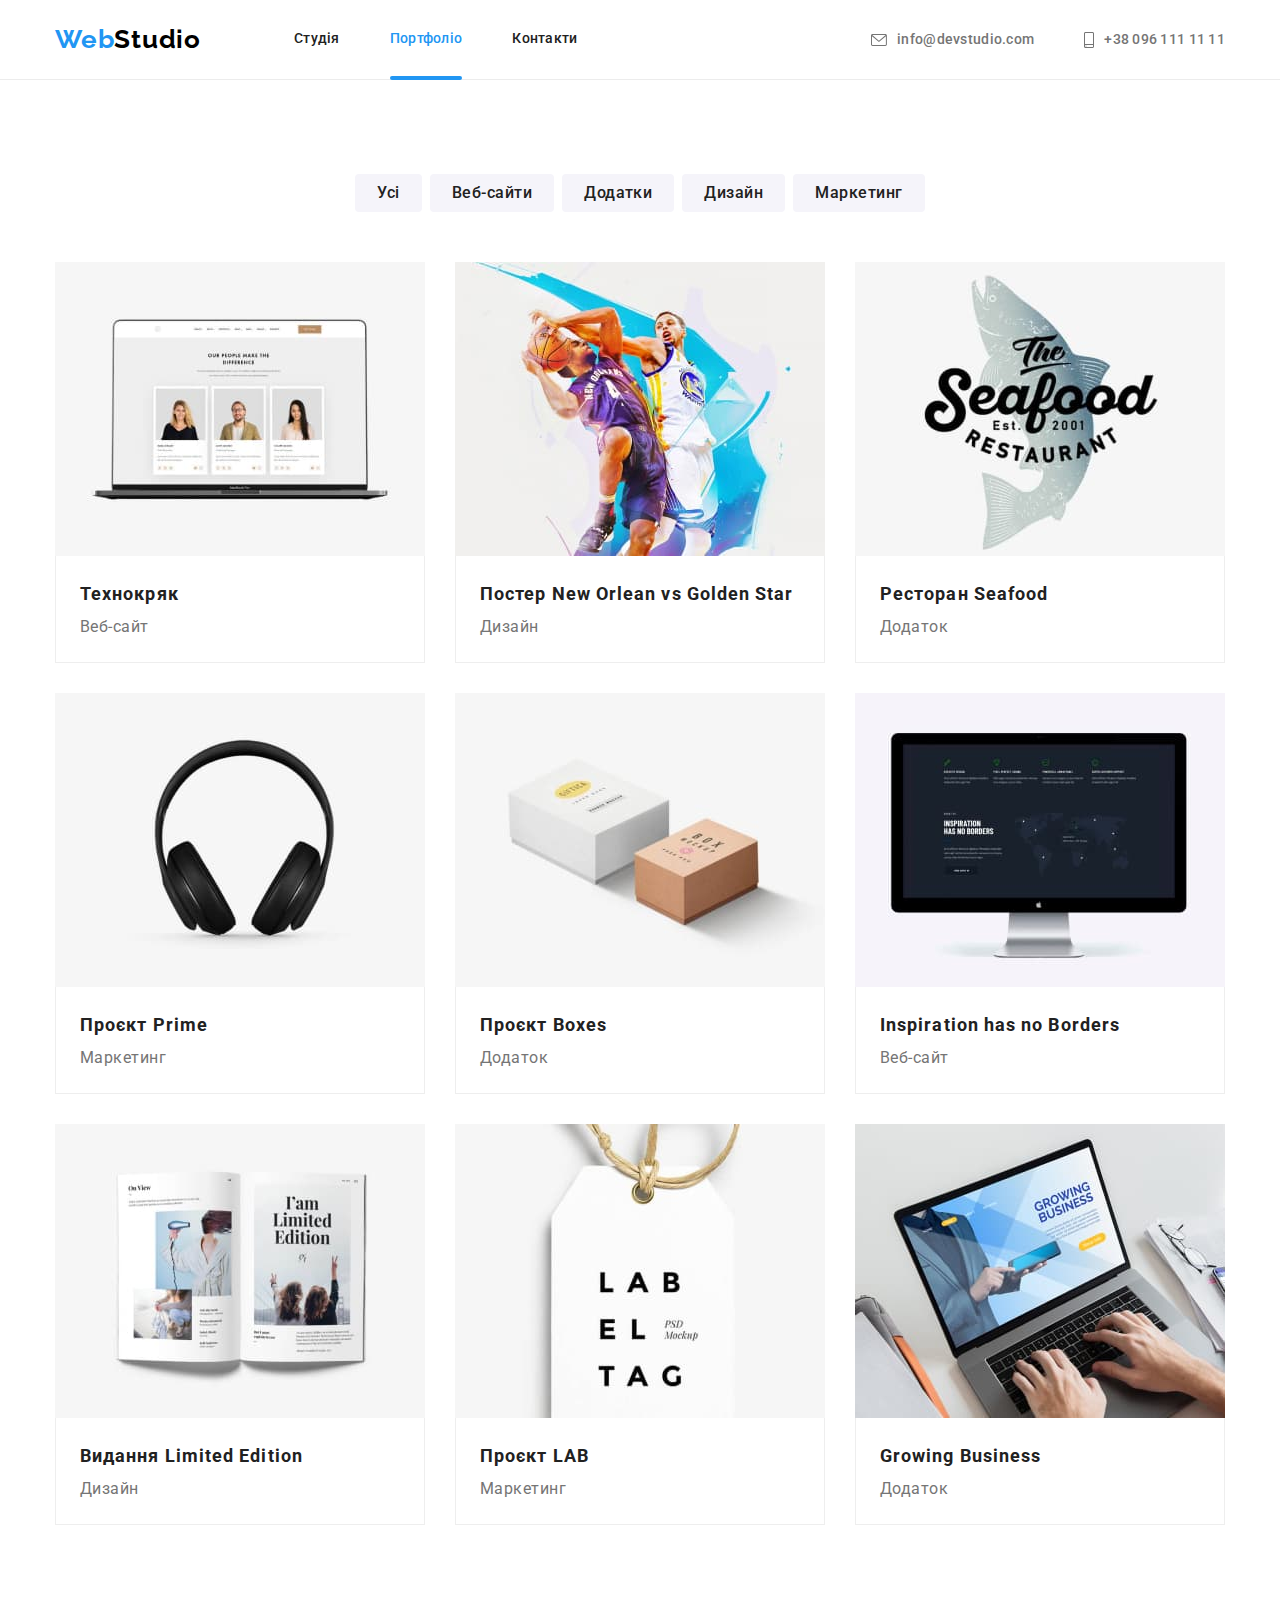
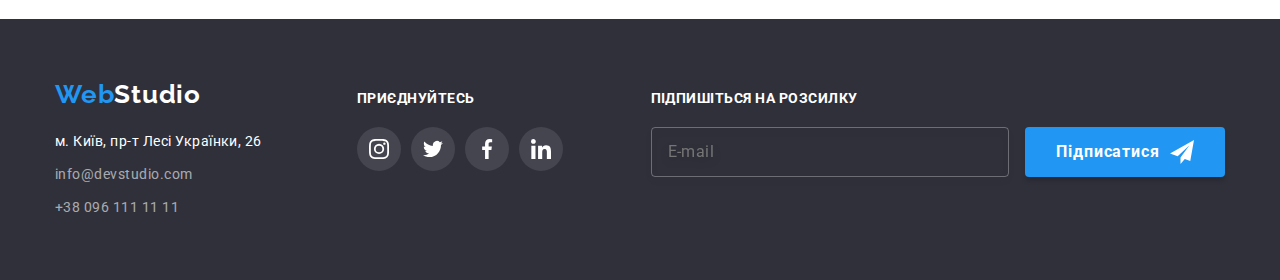
==== portfolio.html @ a0c2c5a0 "Initial commit" ====
<!DOCTYPE html>
<html lang="uk">
  <head>
    <meta charset="UTF-8" />
    <meta http-equiv="X-UA-Compatible" content="IE=edge" />
    <meta name="viewport" content="width=, initial-scale=1.0" />
    <title>&#13277;Вебстудія</title>

    <link rel="preconnect" href="https://fonts.googleapis.com" />
    <link rel="preconnect" href="https://fonts.gstatic.com" crossorigin />
    <link
      href="https://fonts.googleapis.com/css2?family=Oleo+Script&family=Raleway:wght@700&family=Roboto:wght@400;500;700;900&display=swap"
      rel="stylesheet"
    />

    <link
      rel="stylesheet"
      href="https://cdnjs.cloudflare.com/ajax/libs/modern-normalize/1.0.0/modern-normalize.min.css"
    />

    <link rel="stylesheet" href="./css/styles.css" />
  </head>

  <body class="site-body">
    <!----------  ШАПКА САЙТУ  ---------->
    <header class="header-section">
      <div class="container header-container">
        <!----------  НАВІГАЦІЯ САЙТУ  ---------->
        <nav class="header-nav">
          <a class="header-logo link" href="./index.html"
            ><span class="logo-accent">Web</span>Studio</a
          >

          <ul class="header-list list">
            <li class="header-item">
              <a class="header-link link" href="./index.html">Студія</a>
            </li>
            <li class="header-item">
              <a class="header-link link current" href="./portfolio.html">Портфоліо</a>
            </li>
            <li class="header-item"><a class="header-link link" href="#">Контакти</a></li>
          </ul>
        </nav>

        <!----------  КОНТАКТНІ ДАНІ  ---------->
        <ul class="contacts list">
          <li class="contact-item">
            <a class="header-mail link" href="mailto:info@devstudio.com"
              ><svg class="contact-icon" width="16" height="12">
                <use href="./images/icons.svg#mail"></use></svg
              >info@devstudio.com</a
            >
          </li>
          <li class="contact-item">
            <a class="header-tel link" href="tel:+380961111111"
              ><svg class="contact-icon" width="10" height="16">
                <use href="./images/icons.svg#smartphone"></use></svg
              >+38 096 111 11 11</a
            >
          </li>
        </ul>
      </div>
    </header>

    <main>
      <!---------  ПОРТФОЛІО  ---------->
      <section class="portfolio-section section">
          <!---------  Заголовок h1 сховати  ---------->
        <h1 class="visually-hidden">Наші роботи</h1>
        <ul class="filter-list list">
          <li class="filter-item">
            <button class="filter-button" type="button">Усі</button>
          </li>
          <li class="filter-item">
            <button class="filter-button" type="button">Веб-сайти</button>
          </li>
          <li class="filter-item">
            <button class="filter-button" type="button">Додатки</button>
          </li>
          <li class="filter-item">
            <button class="filter-button" type="button">Дизайн</button>
          </li>
          <li class="filter-item">
            <button class="filter-button" type="button">Маркетинг</button>
          </li>
        </ul>
        
        <div class="container">
          <ul class="portfolio-list list">
            <li class="portfolio-item">
                <a class="card-link link" href="#">
                  <div class="portfolio-top-wrap">
                  <img
                  class="card-image"
                  src="./images/technoquack.jpg"
                  alt="Відкритий ноутбук із сайтом"
                  width="370"
                  height="294"
                />
                <p class="portfolio-top-text">Ресурс пропонує комплексні пропозиції з різним рівнем функціоналу та сервісів. Все це дозволить відвідувачу отримати вичерпні відомості про компанію чи приватну особу.</p>
                  </div>

                <div class="portfolio-belong">
                  <h2 class="work">Технокряк</h2>
                  <p class="filter-types">Веб-сайт</p>
                </div>
              </a>
            </li>

            <li class="portfolio-item">
                <a class="card-link link" href="#">
                  <div class="portfolio-top-wrap">
                  <img
                  class="card-image"
                  src="./images/poster.jpg"
                  alt="Постер з баскедболістами"
                  width="370"
                  height="294"
                />
                <p class="portfolio-top-text">Ресурс пропонує комплексні пропозиції з різним рівнем функціоналу та сервісів. Все це дозволить відвідувачу отримати вичерпні відомості про компанію чи приватну особу.</p>
                  </div>
                <div class="portfolio-belong">
                  <h2 class="work">Постер <span lang="en">New Orlean vs Golden Star</span></h2>
                  <p class="filter-types">Дизайн</p>
                </div>
              </a>
            </li>

            <li class="portfolio-item">
                <a class="card-link link" href="#">
                  <div class="portfolio-top-wrap">
                  <img
                  class="card-image"
                  src="./images/restaurant.jpg"
                  alt="Емблема ресторану з рибою"
                  width="370"
                  height="294"
                />
                <p class="portfolio-top-text">Ресурс пропонує комплексні пропозиції з різним рівнем функціоналу та сервісів. Все це дозволить відвідувачу отримати вичерпні відомості про компанію чи приватну особу.</p>
                  </div>
                <div class="portfolio-belong">
                  <h2 class="work">Ресторан <span lang="en">Seafood</span></h2>
                  <p class="filter-types">Додаток</p>
                </div>
              </a>
            </li>

            <li class="portfolio-item">
                <a class="card-link link" href="#">
                  <div class="portfolio-top-wrap">
                <img
                  class="card-image"
                  src="./images/project-prime.jpg"
                  alt="Навушники"
                  width="370"
                  height="294"
                />
                <p class="portfolio-top-text">Ресурс пропонує комплексні пропозиції з різним рівнем функціоналу та сервісів. Все це дозволить відвідувачу отримати вичерпні відомості про компанію чи приватну особу.</p>
                  </div>
                <div class="portfolio-belong">
                  <h2 class="work">Проєкт <span lang="en">Prime</span></h2>
                  <p class="filter-types">Маркетинг</p>
                </div>
              </a>
            </li>

            <li class="portfolio-item">
                <a class="card-link link" href="#">
                  <div class="portfolio-top-wrap">
                <img
                  class="card-image"
                  src="./images/project-boxes.jpg"
                  alt="Дві коробки"
                  width="370"
                  height="294"
                />
                <p class="portfolio-top-text">Ресурс пропонує комплексні пропозиції з різним рівнем функціоналу та сервісів. Все це дозволить відвідувачу отримати вичерпні відомості про компанію чи приватну особу.</p>
              </div>
                <div class="portfolio-belong">
                  <h2 class="work">Проєкт <span lang="en">Boxes</span></h2>
                  <p class="filter-types">Додаток</p>
                </div>
              </a>
            </li>

            <li class="portfolio-item">
                <a class="card-link link" href="#">
                  <div class="portfolio-top-wrap">
                <img
                  class="card-image"
                  src="./images/inspiration-has-no-borders.jpg"
                  alt="Монітор комп'ютера"
                  width="370"
                  height="294"
                />
                <p class="portfolio-top-text">Ресурс пропонує комплексні пропозиції з різним рівнем функціоналу та сервісів. Все це дозволить відвідувачу отримати вичерпні відомості про компанію чи приватну особу.</p>
              </div>
                <div class="portfolio-belong">
                  <h2 class="work" lang="en">Inspiration has no Borders</h2>
                  <p class="filter-types">Веб-сайт</p>
                </div>
              </a>
            </li>

            <li class="portfolio-item">
                <a class="card-link link" href="#">
                  <div class="portfolio-top-wrap">
                <img
                  class="card-image"
                  src="./images/publication-limited-edition.jpg"
                  alt="Відкритий журнал"
                  width="370"
                  height="294"
                />
                <p class="portfolio-top-text">Ресурс пропонує комплексні пропозиції з різним рівнем функціоналу та сервісів. Все це дозволить відвідувачу отримати вичерпні відомості про компанію чи приватну особу.</p>
              </div>
                <div class="portfolio-belong">
                  <h2 class="work">Видання <span lang="en">Limited Edition</span></h2>
                  <p class="filter-types">Дизайн</p>
                </div>
              </a>
            </li>

            <li class="portfolio-item">
                <a class="card-link link" href="#">
                  <div class="portfolio-top-wrap">
                <img
                  class="card-image"
                  src="./images/project-lab.jpg"
                  alt="Бірка з написом"
                  width="370"
                  height="294"
                />
                <p class="portfolio-top-text">Ресурс пропонує комплексні пропозиції з різним рівнем функціоналу та сервісів. Все це дозволить відвідувачу отримати вичерпні відомості про компанію чи приватну особу.</p>
              </div>
                <div class="portfolio-belong">
                  <h2 class="work">Проєкт <span lang="en">LAB</span></h2>
                  <p class="filter-types">Маркетинг</p>
                </div>
              </a>
            </li>

            <li class="portfolio-item">
                <a class="card-link link" href="#">
                  <div class="portfolio-top-wrap">
                <img
                  class="card-image"
                  src="./images/growing-business.jpg"
                  alt="Людина працює на лаптопі"
                  width="370"
                  height="294"
                />
                <p class="portfolio-top-text">Ресурс пропонує комплексні пропозиції з різним рівнем функціоналу та сервісів. Все це дозволить відвідувачу отримати вичерпні відомості про компанію чи приватну особу.</p>
              </div>
                <div class="portfolio-belong">
                  <h2 class="work" lang="en">Growing Business</h2>
                  <p class="filter-types">Додаток</p>
                </div>
              </a>
            </li>
          </ul>
        </div>       
      </section>
    </main>

    <!---------- ФУТЕР ---------->
    <footer class="footer">
      <div class="container footer-position">
        <div class="footer-first-block">
          <a class="footer-logo link" href="./index.htm"
          >Web<span class="footer-logo-accent">Studio</span></a
        >
        <address class="footer-address">
          <ul class="address-list list">
            <li class="address-item">
              <a
                class="address-location link"
                href="https://goo.gl/maps/35YgeVR9TJthD9GP8"
                target="_blank"
                rel="noopener noreferrer nofollow"
                >м. Київ, пр-т Лесі Українки, 26</a
              >
            </li>
            <li class="address-item">
              <a class="footer-mail link" href="mailto:info@devstudio.com">info@devstudio.com</a>
            </li>
            <li class="address-item">
              <a class="footer-tel link" href="tel:+380961111111">+38 096 111 11 11</a>
            </li>
          </ul>
        </address>
        </div>      
        <div class="footer-second-block">
        <p class="invitation-text">приєднуйтесь</p>
        <ul class="site-soc-list list">
                  <li class="site-soc-item">
                    <a
                      class="site-soc-link link"
                      href="#"
                      target="_blank"
                      rel="noopener noreferrer nofollow"
                      ><svg class="site-soc-icon" width="20" height="20">
                        <use href="./images/icons.svg#instagram"></use></svg
                    ></a>
                  </li>
                  <li class="site-soc-item">
                    <a
                      class="site-soc-link link"
                      href="#"
                      target="_blank"
                      rel="noopener noreferrer nofollow"
                      ><svg class="site-soc-icon" width="20" height="20">
                        <use href="./images/icons.svg#twitter"></use></svg
                    ></a>
                  </li>
                  <li class="site-soc-item">
                    <a
                      class="site-soc-link link"
                      href="#"
                      target="_blank"
                      rel="noopener noreferrer nofollow"
                      ><svg class="site-soc-icon" width="20" height="20">
                        <use href="./images/icons.svg#facebook"></use></svg
                    ></a>
                  </li>
                  <li class="site-soc-item">
                    <a
                      class="site-soc-link link"
                      href="#"
                      target="_blank"
                      rel="noopener noreferrer nofollow"
                      ><svg class="site-soc-icon" width="20" height="20">
                        <use href="./images/icons.svg#linkedin"></use></svg
                    ></a>
                  </li>
        </ul>
        </div>
        <div class="footer-third-block">
                <p class="footer-subscription-title">Підпишіться на розсилку</p>
                <form  name="footer-form" class="footer-form" action="#" autocomplete="off">
                  <label>
                        <input 
                        type="email" 
                        name="mail"  
                        placeholder="E-mail"
                        class="footer-subscription-form-mail"/>
                  </label>
                        <button class="subscription-button main-button" type="submit">
                            Підписатися<svg class="subscription-button-send-icon" width="24" height="24">
                                    <use href="./images/icons.svg#icon-btn-send"></use></svg>
                          </button>
                </form>
        </div>
      </div> 
    </footer>
  </body>
</html>
---- css/styles.css ----
html {
  box-sizing: border-box;
}

*,
*::before,
*::after {
  box-sizing: inherit;
}

:root {
  --primary-text-color: #757575;
  --title-text-color: #212121;
  --accent-color: #2196f3;
  --secondary-accent-color: #ffffff;
  --hero-bg-color: #2f303a;
  --secondary-bg-color: #f5f4fa;
  --hover-btn-color: #188ce8;
  --header-logo-text-color: #000000;
  --border-header-color: #ececec;
  --footer-mail-tel-color: rgba(255, 255, 255, 0.6);
  --portfolio-item-border-color: #eeeeee;
  --site-soc-linc-bg-color: rgba(255, 255, 255, 0.1);
  --fill-icon-color: #afb1b8;
  --transition-duration: 250ms;
  --transition-timing-function: cubic-bezier(0.4, 0, 0.2, 1);
}

p,
h1,
h2,
h3,
h4,
h5,
h6 {
  margin: 0;
}

ul,
ol {
  margin: 0;
  padding-left: 0;
}

button {
  cursor: pointer;
}

address {
  font-style: normal;
}

img {
  display: block;
  width: 100%;
}

.site-body {
  background-color: var(--secondary-accent-color);
  color: var(--title-text-color);
  font-family: 'Roboto', sans-serif;
  letter-spacing: 0.03em;
}

/*Прибирає крапки в li*/
.list {
  list-style: none;
}

/*Прибирає підкреслення посилань*/
.link {
  text-decoration: none;
}

.container {
  width: 1200px;
  padding-left: 15px;
  padding-right: 15px;
  margin: 0 auto;
}

/* ------------ Хедер ------------  */

.header-section {
  padding: 24px 0;
  border-bottom: 1px solid var(--border-header-color);
}

.header-container {
  display: flex;
  align-items: center;
}

.header-nav {
  display: flex;
  align-items: center;
}

/* ---------- Лого ---------- */

.header-logo {
  color: var(--header-logo-text-color);
  font-family: 'Raleway', sans-serif;
  font-weight: 700;
  font-size: 26px;
  line-height: 1.19;
  letter-spacing: 0.03em;
}

.logo-accent {
  color: var(--accent-color);
}

.header-logo:focus {
  color: var(--accent-color);
}

/* ---------- Навігація --------- */

.header-list {
  font-weight: 500;
  font-size: 14px;
  line-height: 1.14;
  letter-spacing: 0.02em;
  margin-left: 93px;
  display: flex;
  gap: 50px;
}

.header-link {
  display: block;
  position: relative;

}

.header-link.current::after {
  content: '';
  position: absolute;
  left: 0;
  bottom: -33px;
  display: block;
  width: 100%;
  height: 4px;
  border-radius: 2px;
  background-color: var(--accent-color);
}



.header-list .header-link {
  color: var(--title-text-color);

  transition-property: color;
  transition-duration: var(--transition-duration);
  transition-timing-function: var(--transition-timing-function);
}

.header-list .header-link:hover,
.header-list .header-link:focus {
  color: var(--accent-color);
  outline: 0;
}

.header-list .header-link.current {
  color: var(--accent-color);
}

/* ---------- Mail Tel -----------*/
.contacts {
  margin-left: auto;
  display: flex;
  gap: 50px;
}

.header-mail,
.header-tel {
  font-weight: 500;
  font-size: 14px;
  line-height: 1.14;
  letter-spacing: 0.02em;
  color: var(--primary-text-color);
  vertical-align: middle;

  transition-property: color;
  transition-duration: var(--transition-duration);
  transition-timing-function: var(--transition-timing-function);
}

.header-mail:hover,
.header-mail:focus,
.header-tel:hover,
.header-tel:focus {
  color: var(--accent-color);
  outline: 0;
}

.contact-icon {
  margin-right: 10px;
  fill: currentColor;
  vertical-align: middle;
}

/* ------------ Герой ------------  */

.hero {
  background-color: var(--hero-bg-color);
  padding-top: 200px;
  padding-bottom: 200px;
  text-align: center;
  max-width: 1600px;
  height: 600px;
  margin-left: auto;
  margin-right: auto;
  background-image: linear-gradient(to right, rgba(47, 48, 58, 0.4), rgba(47, 48, 58, 0.4)),
    url(../images/hero-img.jpg);
  background-size: cover;
  background-repeat: no-repeat;
  background-position: center;
}

.hero-title {
  font-size: 44px;
  line-height: 1.36;
  text-transform: uppercase;
  font-weight: 900;
  letter-spacing: 0.06em;
  color: var(--secondary-accent-color);
  max-width: 696px;
  margin: 0 auto;
}

.hero-button {
  font-family: 'Roboto', sans-serif;
  font-style: normal;
  font-weight: 700;
  font-size: 16px;
  line-height: 1.88;
  letter-spacing: 0.06em;
  color: var(--secondary-accent-color);
  background-color: var(--accent-color);
  margin-top: 30px;
  width: 216px;
  box-shadow: 0px 4px 4px rgba(0, 0, 0, 0.15);
  border: 0px;
  border-radius: 4px;
  padding: 10px 0;


  /* transition: background-color var(--transition-duration) var(--transition-timing-function); */

  transition-property: background-color;
  transition-duration: var(--transition-duration);
  transition-timing-function: var(--transition-timing-function);
}

.hero-button:hover,
.hero-button:focus { 
  cursor: pointer;
  background-color: var(--hover-btn-color);
  outline: 0;
}

/* ------------ Переваги ------------  */

.benefits {
  padding-top: 94px;
  padding-bottom: 94px;
}

.visually-hidden {
  position: absolute;
  white-space: nowrap;
  width: 1px;
  height: 1px;
  overflow: hidden;
  border: 0;
  padding: 0;
  clip: rect(0 0 0 0);
  clip-path: inset(50%);
  margin: -1px;
}

.benefits-list {
  display: flex;
  gap: 30px;
}

.benefits-item {
  flex-basis: calc((100% - 30px) / 4);
}

.benefits-container-image {
  width: 270px;
  height: 120px;
  display: flex;
  align-items: center;
  justify-content: center;
  background-color: var(--secondary-bg-color);
  margin-bottom: 30px;
}

.benefits-title {
  font-weight: 700;
  font-size: 14px;
  line-height: 1.14;
  letter-spacing: 0.03em;
  text-transform: uppercase;
  color: var(--title-text-color);
  margin-bottom: 10px;
}

.benefits-after-title {
  font-weight: 400;
  font-size: 14px;
  line-height: 1.71;
  letter-spacing: 0.03em;
  color: var(--primary-text-color);
}
/* --------- Чим займається компанія -------*/

.about {
  text-align: center;
  padding-bottom: 94px;
}

.about-title {
  color: var(--title-text-color);
  font-weight: 700;
  font-size: 36px;
  line-height: 1.17;
  letter-spacing: 0.03em;
  margin-bottom: 50px;
}

.about-list {
  display: flex;
  gap: 30px;
}

.about-item-text-wrap {
  position: relative;
}

.about-item-top-text {
  position: absolute;
  bottom: 0;
  width: 370px;
  height: 70px;
  font-weight: 700;
  font-size: 14px;
  line-height: 1.14;
  text-transform: uppercase;
  color: var(--secondary-accent-color);

  display: flex;
  justify-content: center;
  align-items: center;

  background: rgba(47, 48, 58, 0.8);
}


/* ----------Співробітники---------- */

.employees {
  background-color: var(--secondary-bg-color);
  text-align: center;
  padding: 94px 0;
}

.employees-list {
  display: flex;
  gap: 30px;
}

.employees-item {
  background-color: var(--secondary-accent-color);
  box-shadow: 0px 1px 3px rgba(0, 0, 0, 0.12), 0px 1px 1px rgba(0, 0, 0, 0.14),
    0px 2px 1px rgba(0, 0, 0, 0.2);
  border-radius: 0px 0px 4px 4px;
}

.employees-title {
  font-weight: 700;
  font-size: 36px;
  line-height: 1.17;
  letter-spacing: 0.03em;
  color: var(--title-text-color);
  margin-bottom: 50px;
}

.employees-name {
  font-weight: 500;
  font-size: 16px;
  line-height: 1.19;
  text-align: center;
  letter-spacing: 0.03em;
  margin-bottom: 10px;
  color: var(--title-text-color);
}

.position {
  font-weight: 400;
  font-size: 16px;
  line-height: 1.19;
  text-align: center;
  letter-spacing: 0.03em;
  color: var(--primary-text-color);
  margin-bottom: 16px;
}

.employees-specialization {
  padding: 30px 0;
  font-size: 0;
}

.employees-soc-list {
  display: flex;
  justify-content: center;
  gap: 10px;
}

.employees-soc-item {
  width: 44px;
  height: 44px;
}

.employees-soc-link {
  width: 100%;
  height: 100%;
  display: flex;
  background: var(--secondary-accent-color);
  border-radius: 50%;
  align-items: center;
  justify-content: center;

  transition-property: background-color, fill;
  transition-duration: var(--transition-duration);
  transition-timing-function: var(--transition-timing-function);
}

.employees-soc-icon {
  fill: var(--fill-icon-color);

  transition-property: fill;
  transition-duration: var(--transition-duration);
  transition-timing-function: var(--transition-timing-function);
}

.employees-soc-link:hover,
.employees-soc-link:focus {
  background-color: var(--accent-color);
  outline: 0;
}

.employees-soc-link:hover .employees-soc-icon,
.employees-soc-link:focus .employees-soc-icon {
  fill: var(--secondary-accent-color);
  outline: 0;
}

/* ----------  Постійні клієнти  ---------- */

.clients-section {
  padding-top: 94px;
  padding-bottom: 94px;
}

.clients-title {
  font-weight: 700;
  font-size: 36px;
  line-height: 1.17;
  text-align: center;
  color: var(--title-text-color);
  margin-bottom: 50px;
}

.clients-list {
  display: flex;
  gap: 30px;
  list-style-type: none;
}

.clients-item {
  width: calc((100% - 150px) / 6);
  height: 92px;
}

.clients-link {
  width: 100%;
  height: 100%;
  border: 1px solid var(--fill-icon-color);
  border-radius: 4px;
  display: flex;
  align-items: center;
  justify-content: center;

  transition-property: border-color, fill;
  transition-duration: var(--transition-duration);
  transition-timing-function: var(--transition-timing-function);
}

.cliens-icon {
  fill: var(--fill-icon-color);

  transition-property: fill;
  transition-duration: var(--transition-duration);
  transition-timing-function: var(--transition-timing-function);
}

.clients-link:hover,
.clients-link:focus {
  border-color: var(--accent-color);
  outline: 0;
}

.clients-link:hover .cliens-icon,
.clients-link:focus .cliens-icon {
  fill: var(--accent-color);
  outline: 0;
}

/* ----------Футер---------- */

.footer {
  background-color: var(--hero-bg-color);
  color: var(--secondary-accent-color);
  padding: 60px 0;
}

.footer-position {
  display: flex;
  align-items: baseline;
}

.footer .address-item {
  display: block;
}

.footer .address-item + .address-item {
  margin-top: 9px;
}

.footer-logo {
  font-family: 'Raleway', sans-serif;
  font-weight: 700;
  font-size: 26px;
  line-height: 1.19;
  letter-spacing: 0.03em;
  color: var(--accent-color);
}

.footer .footer-logo-accent {
  color: var(--secondary-accent-color);
}

.footer-address {
  margin-top: 20px;
}

.address-location {
  color: var(--secondary-accent-color);
  font-weight: 400;
  font-size: 14px;
  line-height: 1.71;
  font-style: normal;

  transition-property: color;
  transition-duration: var(--transition-duration);
  transition-timing-function: var(--transition-timing-function);
}

.footer .footer-mail,
.footer .footer-tel {
  font-weight: 400;
  font-size: 14px;
  line-height: 1.71;
  color: var(--footer-mail-tel-color);

  transition-property: color;
  transition-duration: var(--transition-duration);
  transition-timing-function: var(--transition-timing-function);
}

.footer .address-location:hover,
.footer .address-location:focus,
.footer .footer-mail:hover,
.footer .footer-mail:focus,
.footer .footer-tel:hover,
.footer .footer-tel:focus {
  color: var(--accent-color);
  outline: 0;
}

.footer-second-block {
  margin-left: 95px;
}

.invitation-text {
  margin-bottom: 20px;
  font-weight: 700;
  font-size: 14px;
  line-height: 1.14;
  text-transform: uppercase;
}

.site-soc-list {
  display: flex;
  justify-content: center;
  gap: 10px;
}

.site-soc-link {
  width: 100%;
  height: 100%;
  display: flex;
  background: var(--site-soc-linc-bg-color);
  border-radius: 50%;
  align-items: center;
  justify-content: center;

  transition-property: background-color;
  transition-duration: var(--transition-duration);
  transition-timing-function: var(--transition-timing-function);
}

.site-soc-item {
  width: 44px;
  height: 44px;
}

.site-soc-icon {
  fill: var(--secondary-accent-color);
}

.site-soc-link:hover,
.site-soc-link:focus {
  background-color: var(--accent-color);
  outline: 0;
}

.site-soc-link:hover .site-soc-icon,
.site-soc-link:focus .site-soc-icon {
  fill: var(--secondary-accent-color);
  outline: 0;
}

.footer-third-block {
  margin-left: auto;
}

.footer-subscription-title {
  margin-bottom: 20px;
  font-weight: 700;
  font-size: 14px;
  line-height: 1.14;
  text-transform: uppercase;
  }

.footer-subscription-form-mail {
  min-width: 358px;
  padding: 15px;
  padding-left: 16px;
  border: 1px solid rgba(255, 255, 255, 0.3);
  filter: drop-shadow(0px 4px 4px rgba(0, 0, 0, 0.15));
  border-radius: 4px;
  color: var(--secondary-accent-color);
  background-color: transparent;

  transition-property: border;
  transition-duration: var(--transition-duration);
  transition-timing-function: var(--transition-timing-function);
}

.footer-subscription-form-mail:focus {
  outline: none;
  border: 1px solid var(--accent-color);
}

.footer-subscription-form-mail::placeholder {
  font-size: 16px;
  line-height: 1.25;
  letter-spacing: 0.03em;
}

.subscription-button {
  width: 200px;
  margin-left: 12px;
  padding: 10px 28px;
}

.subscription-button-send-icon {
  margin-left: 10px;
  fill: var(--secondary-accent-color);
}

/* ----------Портфоліо----------*/

.portfolio-section {
  padding: 94px 0;
}

.filter-list {
  display: flex;
  justify-content: center;
  margin-bottom: 50px;
  gap: 8px;
}

.filter-button {
  font-family: 'Roboto', sans-serif;
  font-style: normal;
  font-weight: 500;
  font-size: 16px;
  line-height: 1.62;
  text-align: center;
  letter-spacing: 0.03em;
  color: var(--title-text-color);
  background-color: var(--secondary-bg-color);
  padding: 6px 22px;
  border: 0;
  border-radius: 4px;

  transition-property: background-color, color, box-shadow;
  transition-duration: var(--transition-duration);
  transition-timing-function: var(--transition-timing-function);
}

.filter-button:hover,
.filter-button:focus {
  color: var(--secondary-accent-color);
  background-color: var(--accent-color);
  cursor: pointer;
  box-shadow: 0px 3px 1px rgba(0, 0, 0, 0.1), 0px 1px 2px rgba(0, 0, 0, 0.08),
    0px 2px 2px rgba(0, 0, 0, 0.12);
  outline: 0;
}


.portfolio-list {
  display: flex;
  flex-wrap: wrap;
  gap: 30px;
}


.portfolio-list .portfolio-item {
  flex-basis: calc((100% - 60px) / 3);

  transition-property: box-shadow;
  transition-duration: var(--transition-duration);
  transition-timing-function: var(--transition-timing-function);
}

.portfolio-list .portfolio-item:hover {
  box-shadow: 0px 1px 1px rgba(0, 0, 0, 0.12), 0px 4px 4px rgba(0, 0, 0, 0.06), 1px 4px 6px rgba(0, 0, 0, 0.16);
}

.portfolio-item:hover .portfolio-top-text {
transform: translateY(0);
}

.portfolio-top-wrap {
  position: relative;
  overflow: hidden;
}

.portfolio-top-text {
  position: absolute;
  top: 0;
  padding: 63px 24px;
  font-weight: 400;
  font-size: 18px;
  line-height: 1.56;
  letter-spacing: 0.03em;
  color: var(--secondary-accent-color);
  background-color: rgba(33, 150, 243, 0.9);
  height: 100%;
  transform: translateY(100%);
  transition: transform var(--transition-duration) var(--transition-timing-function);
  overflow: auto;
}

.portfolio-belong {
  padding: 20px 24px;
  border: 1px solid var(--portfolio-item-border-color);
  border-top: 0;
}

.work {
  font-weight: 700;
  font-size: 18px;
  line-height: calc(36 / 18);
  letter-spacing: 0.06em;
  color: var(--title-text-color);
}

.filter-types {
  font-weight: 400;
  font-size: 16px;
  line-height: 1.88;
  letter-spacing: 0.03em;
  color: var(--primary-text-color);
}


/* ---------- МОДАЛЬНЕ ВІКНО ---------- */
.backdrop {
  width: 100%;
  height: 100%;
  background-color: rgba(0, 0, 0, 0.2);
  position: fixed;
  top: 0;

  transition-property: opacity, visibility;
  transition-duration: var(--transition-duration);
  transition-timing-function: var(--transition-timing-function);
}

/* Стан коли модалка відкрита */
.modal {
  width: 528px;
  min-height: 581px;
  background-color: var(--secondary-accent-color);
  box-shadow: 0px 1px 3px rgba(0, 0, 0, 0.12), 0px 1px 1px rgba(0, 0, 0, 0.14), 0px 2px 1px rgba(0, 0, 0, 0.2);
  border-radius: 4px;
  position: absolute;
  top: 50%;
  left: 50%;
  padding: 40px;
  transform: translate(-50%, -50%) scale(1);
  
  transition: transform var(--transition-duration) var(--transition-timing-function);
}

/* Стан коли модалка закрита */
.backdrop.is-hidden .modal {
  transform: translate(-50%, -50%) scale(0);
}

.modal-close {
  width: 30px;
  height: 30px;
  background-color: transparent;
  border: 1px solid rgba(0, 0, 0, 0.1);
  border-radius: 50%;
  position: absolute;
  right: 8px;
  top: 8px;
  display: flex;
  align-items: center;
  justify-content: center;
  cursor: pointer;

  transition-property: fill;
  transition-duration: var(--transition-duration);
  transition-timing-function: var(--transition-timing-function);
}

.modal-close:hover {
  fill: var(--hover-btn-color);

}

.backdrop.is-hidden {
  opacity: 0;
  visibility: hidden;
  pointer-events: none;
}

.modal-title {
font-weight: 700;
font-size: 20px;
line-height: 1.15;
text-align: center;
margin-bottom: 12px;
}

.modal-field {
  margin-bottom: 10px;
}

.input-wrap {
  position: relative;
}

.modal-input {
  width: 100%;
  height: 40px;
  padding: 12px;
  padding-left: 42px;
  border: 1px solid rgba(33, 33, 33, 0.2);
  border-radius: 4px;
  outline: transparent;

  transition-property: border-color;
  transition-duration: var(--transition-duration);
  transition-timing-function: var(--transition-timing-function);
}

.modal-input:focus {
  border-color: var(--accent-color);
  outline: none;
}

.inpul-label {
  font-weight: 400;
  font-size: 12px;
  line-height: 1.17;
  letter-spacing: 0.01em;
  color: var(--primary-text-color);
}

.inpul-label {
  display: block;
  margin-bottom: 4px;
}

.modal-user-comment {
width: 100%;
height: 120px;
border: 1px solid rgba(33, 33, 33, 0.2);
border-radius: 4px;
padding: 12px 16px;
resize: none;
}

.modal-user-comment::placeholder {
  font-family: 'Roboto', sans-serif;
  font-weight: 400;
  font-size: 12px;
  line-height: 1.17;
  letter-spacing: 0.01em;
  color: rgba(117, 117, 117, 0.5);
}


.modal-input:focus + .modal-input-icon {
  fill: var(--accent-color);
}

.modal-input-icon {
  position: absolute;
  left: 12px;
  top: 50%;
  transform: translateY(-50%);
}

.check-text {
  font-weight: 400;
  font-size: 14px;
  line-height: 1.71;
  color: var(--primary-text-color);
  display: flex;
  align-items: center;
  justify-content: center;
}

.check-text span {
  width: 16px;
  height: 15px;
  border: 2px solid var(--title-text-color);
  border-radius: 3px;
  margin-right: 8px;
  display: flex;
  align-items: center;
  justify-content: center;
  fill: transparent;

  transition-property: background-color, fill, border-color;
  transition-duration: var(--transition-duration);
  transition-timing-function: var(--transition-timing-function);
}

.input-check:checked + .check-text span {
  background-color: var(--accent-color) ;
  border-color: transparent;
  fill: var(--secondary-accent-color);
}

.input-check:focus + .check-text span {
  border-color: var(--accent-color);
}

.contract-conditions {
  color: var(--accent-color);
  margin-left: 5px;

}

.contract-conditions::after {
content: "";
border-bottom: 1px solid var(--accent-color) ;
}

.modal-send-button {
  font-family: 'Roboto', sans-serif;
  font-style: normal;
  font-weight: 700;
  font-size: 16px;
  line-height: 1.88;
  display: flex;
  align-items: center;
  text-align: center;
  letter-spacing: 0.06em;
  color: var(--secondary-accent-color);
  background-color: var(--accent-color);
  margin: 0 auto;
  width: 200px;
  box-shadow: 0px 4px 4px rgba(0, 0, 0, 0.15);
  border: 0px;
  border-radius: 4px;
  padding: 10px 52px;
  /* transition: background-color var(--transition-duration) var(--transition-timing-function); */

  transition-property: background-color;
  transition-duration: var(--transition-duration);
  transition-timing-function: var(--transition-timing-function);
}

.modal-send-button:hover,
.modal-send-button:focus { 
  cursor: pointer;
  background-color: var(--hover-btn-color);
  outline: 0;
}

/* ---------- Утиліти  ----------- */

.main-button {
  display: inline-flex;
  align-items: center;
  justify-content: center;

  font-family: 'Roboto', sans-serif;
  font-weight: 700;
  font-size: 16px;
  line-height: 1.87;
  letter-spacing: 0.06em;
  color: var(--secondary-accent-color);
  background-color: var(--accent-color);
  box-shadow: 0px 4px 4px rgba(0, 0, 0, 0.15);
  border: 0px;
  border-radius: 4px;
  transition-property: background-color;
  transition-duration: var(--transition-duration);
  transition-timing-function: var(--transition-timing-function);
  cursor: pointer;
}

.main-button:hover {
  background-color: var(--hover-btn-color);
}
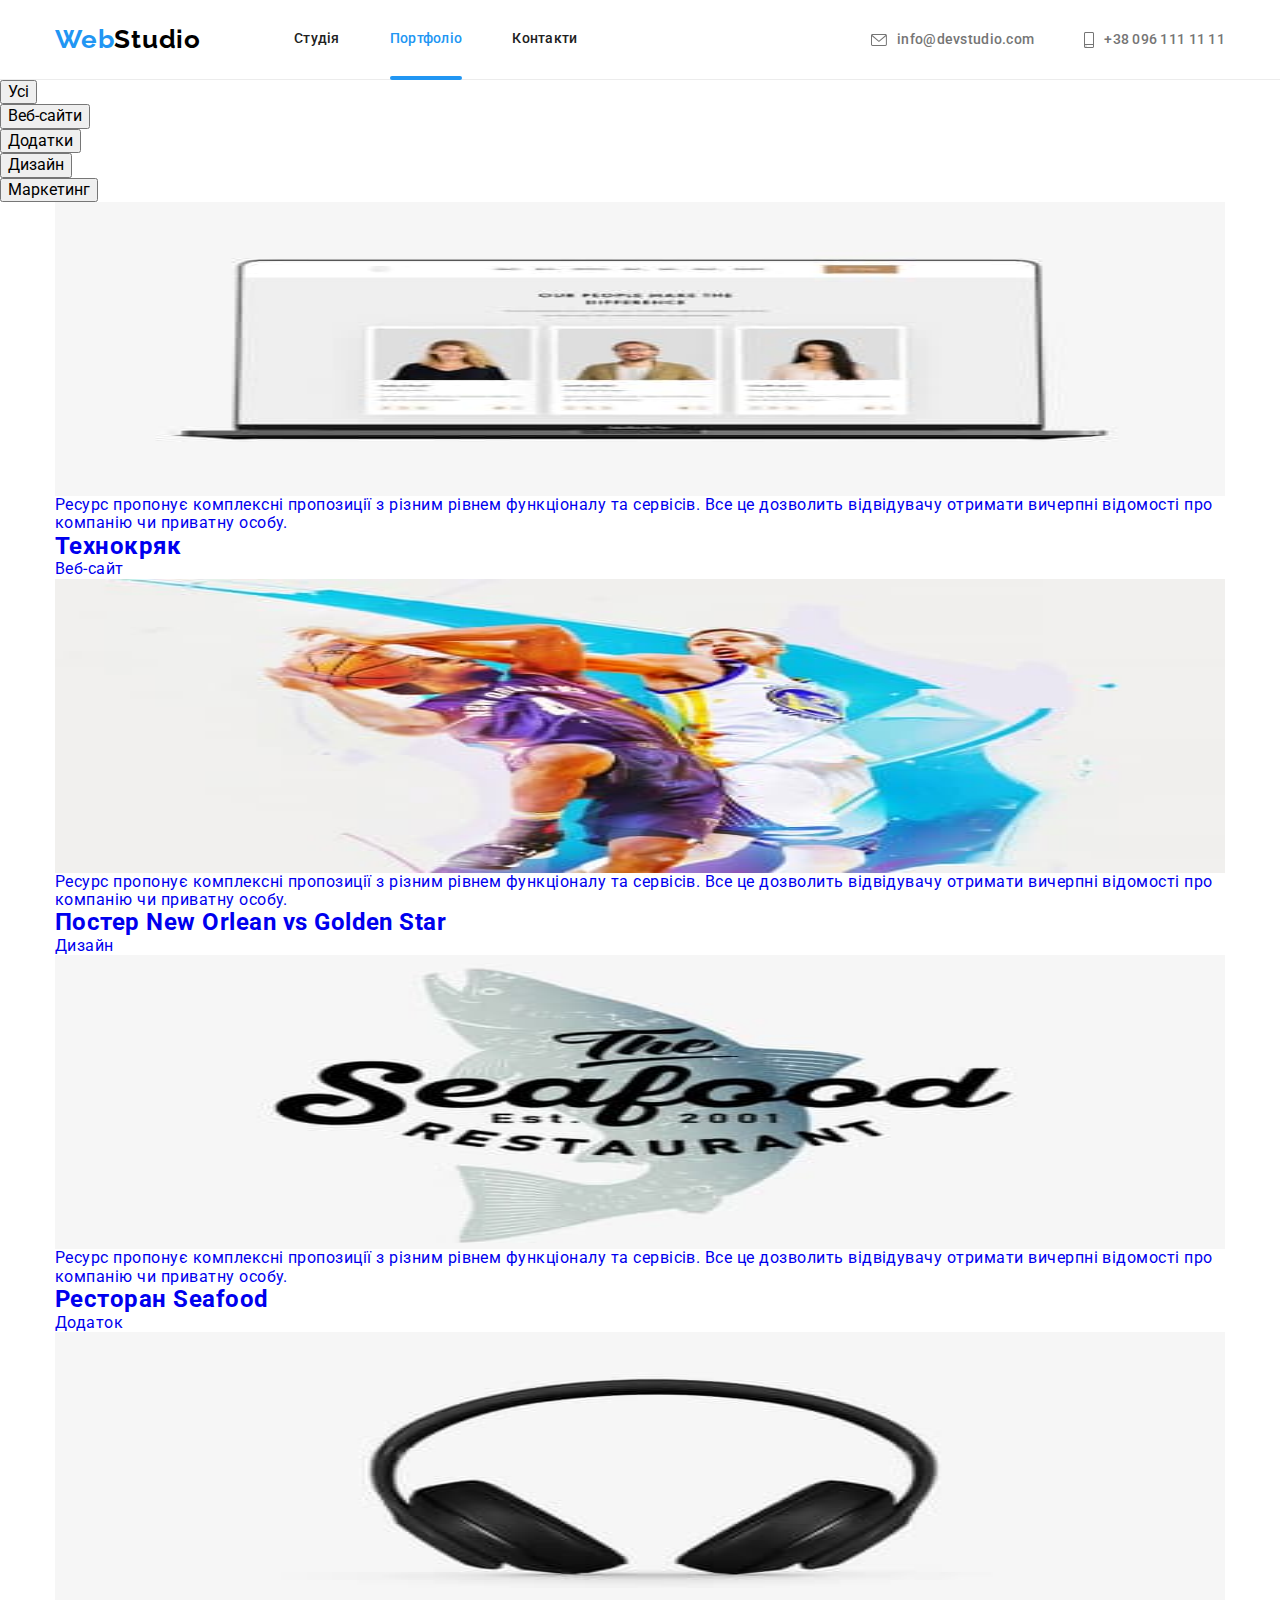
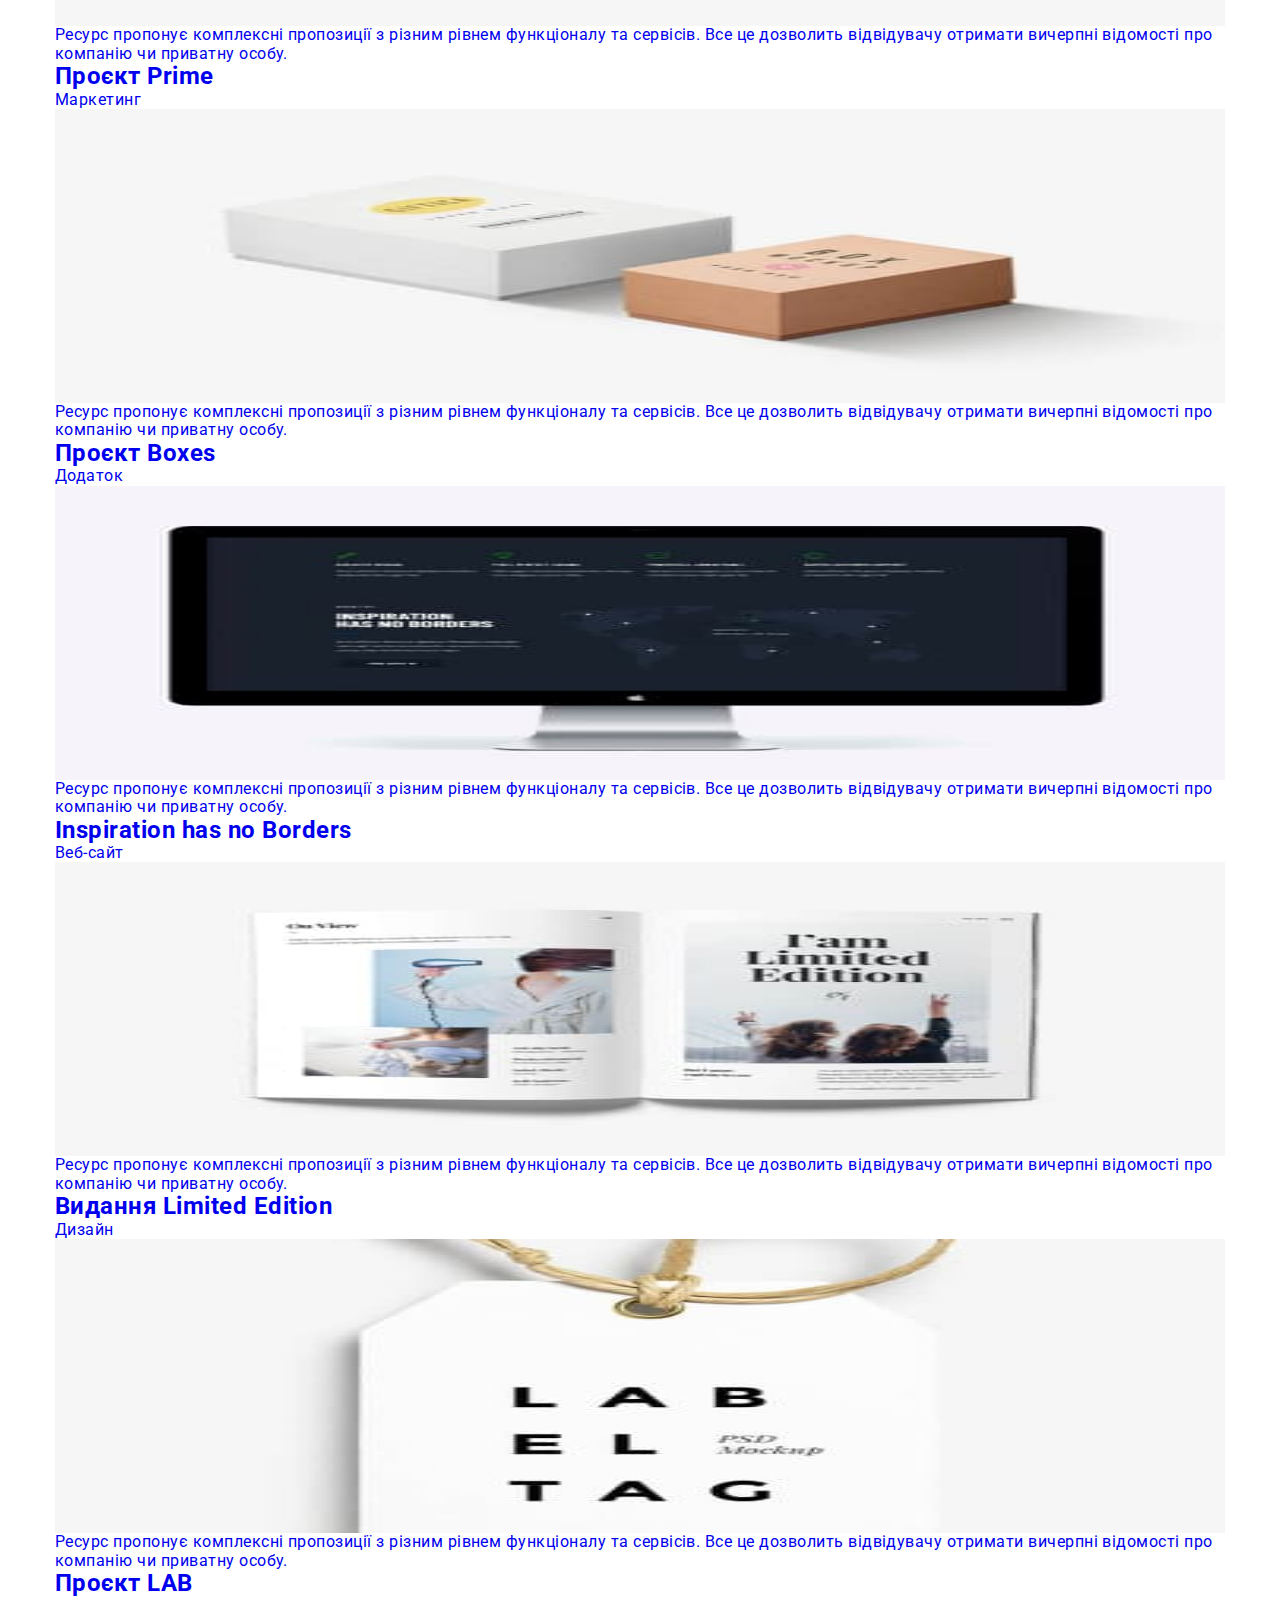
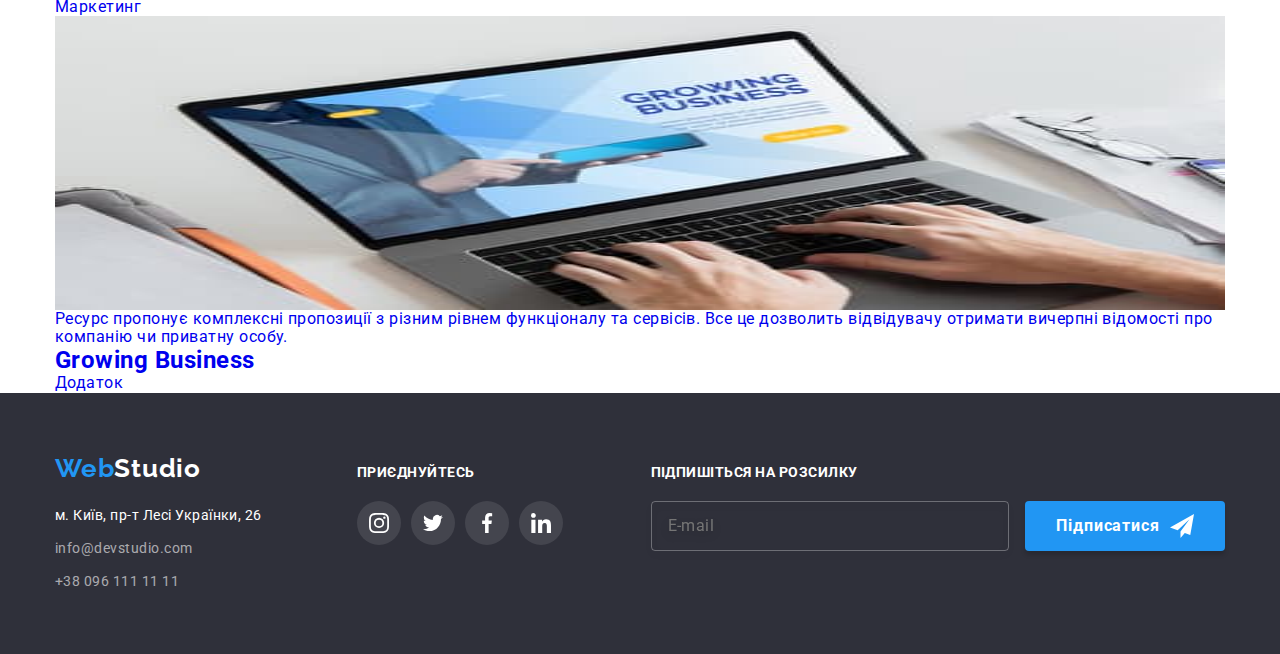
==== commit 92cae49c: "додає підключення портфоліо html до main.min.scss" ====
--- a/portfolio.html
+++ b/portfolio.html
@@ -1,24 +1,25 @@
 <!DOCTYPE html>
 <html lang="uk">
   <head>
-    <meta charset="UTF-8" />
+   <meta charset="UTF-8" />
     <meta http-equiv="X-UA-Compatible" content="IE=edge" />
     <meta name="viewport" content="width=, initial-scale=1.0" />
-    <title>&#13277;Вебстудія</title>
-
+    
+    <link
+      rel="stylesheet"
+      href="https://cdnjs.cloudflare.com/ajax/libs/modern-normalize/1.0.0/modern-normalize.min.css"
+    />
+    
     <link rel="preconnect" href="https://fonts.googleapis.com" />
     <link rel="preconnect" href="https://fonts.gstatic.com" crossorigin />
     <link
       href="https://fonts.googleapis.com/css2?family=Oleo+Script&family=Raleway:wght@700&family=Roboto:wght@400;500;700;900&display=swap"
       rel="stylesheet"
     />
-
-    <link
-      rel="stylesheet"
-      href="https://cdnjs.cloudflare.com/ajax/libs/modern-normalize/1.0.0/modern-normalize.min.css"
-    />
-
-    <link rel="stylesheet" href="./css/styles.css" />
+    
+    <link rel="stylesheet" href="css/main.min.css" />
+
+    <title>&#13277;Вебстудія</title>
   </head>
 
   <body class="site-body">
--- a/css/main.min.css
+++ b/css/main.min.css
@@ -0,0 +1 @@
+:root{--primary-text-color: #757575;--title-text-color: #212121;--accent-color: #2196f3;--secondary-accent-color: #ffffff;--hero-bg-color: #2f303a;--secondary-bg-color: #f5f4fa;--hover-btn-color: #188ce8;--header-logo-text-color: #000000;--border-header-color: #ececec;--footer-mail-tel-color: rgba(255, 255, 255, 0.6);--portfolio-item-border-color: #eeeeee;--site-soc-linc-bg-color: rgba(255, 255, 255, 0.1);--fill-icon-color: #afb1b8;--transition-duration: 250ms;--transition-timing-function: cubic-bezier(0.4, 0, 0.2, 1)}p,h1,h2,h3,h4,h5,h6{margin:0}ul,ol{margin:0;padding-left:0}button{cursor:pointer}address{font-style:normal}img{display:block;width:100%}.site-body{background-color:var(--secondary-accent-color);color:var(--title-text-color);font-family:"Roboto",sans-serif;letter-spacing:.03em}.list{list-style:none}.link{text-decoration:none}.visually-hidden{position:absolute;white-space:nowrap;width:1px;height:1px;overflow:hidden;border:0;padding:0;clip:rect(0 0 0 0);-webkit-clip-path:inset(50%);clip-path:inset(50%);margin:-1px}.container{width:1200px;padding-left:15px;padding-right:15px;margin:0 auto}.main-button{display:-webkit-inline-box;display:-ms-inline-flexbox;display:inline-flex;-webkit-box-align:center;-ms-flex-align:center;align-items:center;-webkit-box-pack:center;-ms-flex-pack:center;justify-content:center;font-family:"Roboto",sans-serif;font-weight:700;font-size:16px;line-height:1.87;letter-spacing:.06em;color:var(--secondary-accent-color);background-color:var(--accent-color);-webkit-box-shadow:0px 4px 4px rgba(0,0,0,.15);box-shadow:0px 4px 4px rgba(0,0,0,.15);border:0px;border-radius:4px;-webkit-transition-property:background-color;transition-property:background-color;-webkit-transition-duration:var(--transition-duration);transition-duration:var(--transition-duration);-webkit-transition-timing-function:var(--transition-timing-function);transition-timing-function:var(--transition-timing-function);cursor:pointer}.main-button:hover{background-color:var(--hover-btn-color)}.backdrop{width:100%;height:100%;background-color:rgba(0,0,0,.2);position:fixed;top:0;-webkit-transition-property:opacity,visibility;transition-property:opacity,visibility;-webkit-transition-duration:var(--transition-duration);transition-duration:var(--transition-duration);-webkit-transition-timing-function:var(--transition-timing-function);transition-timing-function:var(--transition-timing-function)}.modal{width:528px;min-height:581px;background-color:var(--secondary-accent-color);-webkit-box-shadow:0px 1px 3px rgba(0,0,0,.12),0px 1px 1px rgba(0,0,0,.14),0px 2px 1px rgba(0,0,0,.2);box-shadow:0px 1px 3px rgba(0,0,0,.12),0px 1px 1px rgba(0,0,0,.14),0px 2px 1px rgba(0,0,0,.2);border-radius:4px;position:absolute;top:50%;left:50%;padding:40px;-webkit-transform:translate(-50%, -50%) scale(1);transform:translate(-50%, -50%) scale(1);-webkit-transition:-webkit-transform var(--transition-duration) var(--transition-timing-function);transition:-webkit-transform var(--transition-duration) var(--transition-timing-function);transition:transform var(--transition-duration) var(--transition-timing-function);transition:transform var(--transition-duration) var(--transition-timing-function), -webkit-transform var(--transition-duration) var(--transition-timing-function)}.backdrop.is-hidden .modal{-webkit-transform:translate(-50%, -50%) scale(0);transform:translate(-50%, -50%) scale(0)}.modal-close{width:30px;height:30px;background-color:rgba(0,0,0,0);border:1px solid rgba(0,0,0,.1);border-radius:50%;position:absolute;right:8px;top:8px;display:-webkit-box;display:-ms-flexbox;display:flex;-webkit-box-align:center;-ms-flex-align:center;align-items:center;-webkit-box-pack:center;-ms-flex-pack:center;justify-content:center;cursor:pointer;-webkit-transition-property:fill;transition-property:fill;-webkit-transition-duration:var(--transition-duration);transition-duration:var(--transition-duration);-webkit-transition-timing-function:var(--transition-timing-function);transition-timing-function:var(--transition-timing-function)}.modal-close:hover{fill:var(--hover-btn-color)}.backdrop.is-hidden{opacity:0;visibility:hidden;pointer-events:none}.modal-title{font-weight:700;font-size:20px;line-height:1.15;text-align:center;margin-bottom:12px}.modal-field{margin-bottom:10px}.input-wrap{position:relative}.modal-input{width:100%;height:40px;padding:12px;padding-left:42px;border:1px solid rgba(33,33,33,.2);border-radius:4px;outline:rgba(0,0,0,0);-webkit-transition-property:border-color;transition-property:border-color;-webkit-transition-duration:var(--transition-duration);transition-duration:var(--transition-duration);-webkit-transition-timing-function:var(--transition-timing-function);transition-timing-function:var(--transition-timing-function)}.modal-input:focus{border-color:var(--accent-color);outline:none}.inpul-label{font-weight:400;font-size:12px;line-height:1.17;letter-spacing:.01em;color:var(--primary-text-color)}.inpul-label{display:block;margin-bottom:4px}.modal-user-comment{width:100%;height:120px;border:1px solid rgba(33,33,33,.2);border-radius:4px;padding:12px 16px;resize:none}.modal-user-comment::-webkit-input-placeholder{font-family:"Roboto",sans-serif;font-weight:400;font-size:12px;line-height:1.17;letter-spacing:.01em;color:rgba(117,117,117,.5)}.modal-user-comment::-moz-placeholder{font-family:"Roboto",sans-serif;font-weight:400;font-size:12px;line-height:1.17;letter-spacing:.01em;color:rgba(117,117,117,.5)}.modal-user-comment:-ms-input-placeholder{font-family:"Roboto",sans-serif;font-weight:400;font-size:12px;line-height:1.17;letter-spacing:.01em;color:rgba(117,117,117,.5)}.modal-user-comment::-ms-input-placeholder{font-family:"Roboto",sans-serif;font-weight:400;font-size:12px;line-height:1.17;letter-spacing:.01em;color:rgba(117,117,117,.5)}.modal-user-comment::placeholder{font-family:"Roboto",sans-serif;font-weight:400;font-size:12px;line-height:1.17;letter-spacing:.01em;color:rgba(117,117,117,.5)}.modal-input:focus+.modal-input-icon{fill:var(--accent-color)}.modal-input-icon{position:absolute;left:12px;top:50%;-webkit-transform:translateY(-50%);transform:translateY(-50%)}.check-text{font-weight:400;font-size:14px;line-height:1.71;color:var(--primary-text-color);display:-webkit-box;display:-ms-flexbox;display:flex;-webkit-box-align:center;-ms-flex-align:center;align-items:center;-webkit-box-pack:center;-ms-flex-pack:center;justify-content:center}.check-text span{width:16px;height:15px;border:2px solid var(--title-text-color);border-radius:3px;margin-right:8px;display:-webkit-box;display:-ms-flexbox;display:flex;-webkit-box-align:center;-ms-flex-align:center;align-items:center;-webkit-box-pack:center;-ms-flex-pack:center;justify-content:center;fill:rgba(0,0,0,0);-webkit-transition-property:background-color,fill,border-color;transition-property:background-color,fill,border-color;-webkit-transition-duration:var(--transition-duration);transition-duration:var(--transition-duration);-webkit-transition-timing-function:var(--transition-timing-function);transition-timing-function:var(--transition-timing-function)}.input-check:checked+.check-text span{background-color:var(--accent-color);border-color:rgba(0,0,0,0);fill:var(--secondary-accent-color)}.input-check:focus+.check-text span{border-color:var(--accent-color)}.contract-conditions{color:var(--accent-color);margin-left:5px}.contract-conditions::after{content:"";border-bottom:1px solid var(--accent-color)}.modal-send-button{font-family:"Roboto",sans-serif;font-style:normal;font-weight:700;font-size:16px;line-height:1.88;display:-webkit-box;display:-ms-flexbox;display:flex;-webkit-box-align:center;-ms-flex-align:center;align-items:center;text-align:center;letter-spacing:.06em;color:var(--secondary-accent-color);background-color:var(--accent-color);margin:0 auto;width:200px;-webkit-box-shadow:0px 4px 4px rgba(0,0,0,.15);box-shadow:0px 4px 4px rgba(0,0,0,.15);border:0px;border-radius:4px;padding:10px 52px;-webkit-transition-property:background-color;transition-property:background-color;-webkit-transition-duration:var(--transition-duration);transition-duration:var(--transition-duration);-webkit-transition-timing-function:var(--transition-timing-function);transition-timing-function:var(--transition-timing-function)}.modal-send-button:hover,.modal-send-button:focus{cursor:pointer;background-color:var(--hover-btn-color);outline:0}.header-section{padding:24px 0;border-bottom:1px solid var(--border-header-color)}.header-container{display:-webkit-box;display:-ms-flexbox;display:flex;-webkit-box-align:center;-ms-flex-align:center;align-items:center}.header-nav{display:-webkit-box;display:-ms-flexbox;display:flex;-webkit-box-align:center;-ms-flex-align:center;align-items:center}.header-logo{color:var(--header-logo-text-color);font-family:"Raleway",sans-serif;font-weight:700;font-size:26px;line-height:1.19;letter-spacing:.03em}.logo-accent{color:var(--accent-color)}.header-logo:focus{color:var(--accent-color)}.header-list{font-weight:500;font-size:14px;line-height:1.14;letter-spacing:.02em;margin-left:93px;display:-webkit-box;display:-ms-flexbox;display:flex;gap:50px}.header-link{display:block;position:relative}.header-link.current::after{content:"";position:absolute;left:0;bottom:-33px;display:block;width:100%;height:4px;border-radius:2px;background-color:var(--accent-color)}.header-list .header-link{color:var(--title-text-color);-webkit-transition-property:color;transition-property:color;-webkit-transition-duration:var(--transition-duration);transition-duration:var(--transition-duration);-webkit-transition-timing-function:var(--transition-timing-function);transition-timing-function:var(--transition-timing-function)}.header-list .header-link:hover,.header-list .header-link:focus{color:var(--accent-color);outline:0}.header-list .header-link.current{color:var(--accent-color)}.contacts{margin-left:auto;display:-webkit-box;display:-ms-flexbox;display:flex;gap:50px}.header-mail,.header-tel{font-weight:500;font-size:14px;line-height:1.14;letter-spacing:.02em;color:var(--primary-text-color);vertical-align:middle;-webkit-transition-property:color;transition-property:color;-webkit-transition-duration:var(--transition-duration);transition-duration:var(--transition-duration);-webkit-transition-timing-function:var(--transition-timing-function);transition-timing-function:var(--transition-timing-function)}.header-mail:hover,.header-mail:focus,.header-tel:hover,.header-tel:focus{color:var(--accent-color);outline:0}.contact-icon{margin-right:10px;fill:currentColor;vertical-align:middle}.hero{background-color:var(--hero-bg-color);padding-top:200px;padding-bottom:200px;text-align:center;max-width:1600px;height:600px;margin-left:auto;margin-right:auto;background-image:-webkit-gradient(linear, left top, right top, from(rgba(47, 48, 58, 0.4)), to(rgba(47, 48, 58, 0.4))),url(../images/hero-img.jpg);background-image:linear-gradient(to right, rgba(47, 48, 58, 0.4), rgba(47, 48, 58, 0.4)),url(../images/hero-img.jpg);background-size:cover;background-repeat:no-repeat;background-position:center}.hero-title{font-size:44px;line-height:1.36;text-transform:uppercase;font-weight:900;letter-spacing:.06em;color:var(--secondary-accent-color);max-width:696px;margin:0 auto}.hero-button{font-family:"Roboto",sans-serif;font-style:normal;font-weight:700;font-size:16px;line-height:1.88;letter-spacing:.06em;color:var(--secondary-accent-color);background-color:var(--accent-color);margin-top:30px;width:216px;-webkit-box-shadow:0px 4px 4px rgba(0,0,0,.15);box-shadow:0px 4px 4px rgba(0,0,0,.15);border:0px;border-radius:4px;padding:10px 0;-webkit-transition-property:background-color;transition-property:background-color;-webkit-transition-duration:var(--transition-duration);transition-duration:var(--transition-duration);-webkit-transition-timing-function:var(--transition-timing-function);transition-timing-function:var(--transition-timing-function)}.hero-button:hover,.hero-button:focus{cursor:pointer;background-color:var(--hover-btn-color);outline:0}.benefits{padding-top:94px;padding-bottom:94px}.benefits-list{display:-webkit-box;display:-ms-flexbox;display:flex;gap:30px}.benefits-item{-ms-flex-preferred-size:calc((100% - 30px)/4);flex-basis:calc((100% - 30px)/4)}.benefits-container-image{width:270px;height:120px;display:-webkit-box;display:-ms-flexbox;display:flex;-webkit-box-align:center;-ms-flex-align:center;align-items:center;-webkit-box-pack:center;-ms-flex-pack:center;justify-content:center;background-color:var(--secondary-bg-color);margin-bottom:30px}.benefits-title{font-weight:700;font-size:14px;line-height:1.14;letter-spacing:.03em;text-transform:uppercase;color:var(--title-text-color);margin-bottom:10px}.benefits-after-title{font-weight:400;font-size:14px;line-height:1.71;letter-spacing:.03em;color:var(--primary-text-color)}.about{text-align:center;padding-bottom:94px}.about-title{color:var(--title-text-color);font-weight:700;font-size:36px;line-height:1.17;letter-spacing:.03em;margin-bottom:50px}.about-list{display:-webkit-box;display:-ms-flexbox;display:flex;gap:30px}.about-item-text-wrap{position:relative}.about-item-top-text{position:absolute;bottom:0;width:370px;height:70px;font-weight:700;font-size:14px;line-height:1.14;text-transform:uppercase;color:var(--secondary-accent-color);display:-webkit-box;display:-ms-flexbox;display:flex;-webkit-box-pack:center;-ms-flex-pack:center;justify-content:center;-webkit-box-align:center;-ms-flex-align:center;align-items:center;background:rgba(47,48,58,.8)}.employees{background-color:var(--secondary-bg-color);text-align:center;padding:94px 0}.employees-list{display:-webkit-box;display:-ms-flexbox;display:flex;gap:30px}.employees-item{background-color:var(--secondary-accent-color);-webkit-box-shadow:0px 1px 3px rgba(0,0,0,.12),0px 1px 1px rgba(0,0,0,.14),0px 2px 1px rgba(0,0,0,.2);box-shadow:0px 1px 3px rgba(0,0,0,.12),0px 1px 1px rgba(0,0,0,.14),0px 2px 1px rgba(0,0,0,.2);border-radius:0px 0px 4px 4px}.employees-title{font-weight:700;font-size:36px;line-height:1.17;letter-spacing:.03em;color:var(--title-text-color);margin-bottom:50px}.employees-name{font-weight:500;font-size:16px;line-height:1.19;text-align:center;letter-spacing:.03em;margin-bottom:10px;color:var(--title-text-color)}.position{font-weight:400;font-size:16px;line-height:1.19;text-align:center;letter-spacing:.03em;color:var(--primary-text-color);margin-bottom:16px}.employees-specialization{padding:30px 0;font-size:0}.employees-soc-list{display:-webkit-box;display:-ms-flexbox;display:flex;-webkit-box-pack:center;-ms-flex-pack:center;justify-content:center;gap:10px}.employees-soc-item{width:44px;height:44px}.employees-soc-link{width:100%;height:100%;display:-webkit-box;display:-ms-flexbox;display:flex;background:var(--secondary-accent-color);border-radius:50%;-webkit-box-align:center;-ms-flex-align:center;align-items:center;-webkit-box-pack:center;-ms-flex-pack:center;justify-content:center;-webkit-transition-property:background-color,fill;transition-property:background-color,fill;-webkit-transition-duration:var(--transition-duration);transition-duration:var(--transition-duration);-webkit-transition-timing-function:var(--transition-timing-function);transition-timing-function:var(--transition-timing-function)}.employees-soc-icon{fill:var(--fill-icon-color);-webkit-transition-property:fill;transition-property:fill;-webkit-transition-duration:var(--transition-duration);transition-duration:var(--transition-duration);-webkit-transition-timing-function:var(--transition-timing-function);transition-timing-function:var(--transition-timing-function)}.employees-soc-link:hover,.employees-soc-link:focus{background-color:var(--accent-color);outline:0}.employees-soc-link:hover .employees-soc-icon,.employees-soc-link:focus .employees-soc-icon{fill:var(--secondary-accent-color);outline:0}.clients-section{padding-top:94px;padding-bottom:94px}.clients-title{font-weight:700;font-size:36px;line-height:1.17;text-align:center;color:var(--title-text-color);margin-bottom:50px}.clients-list{display:-webkit-box;display:-ms-flexbox;display:flex;gap:30px;list-style-type:none}.clients-item{width:calc((100% - 150px)/6);height:92px}.clients-link{width:100%;height:100%;border:1px solid var(--fill-icon-color);border-radius:4px;display:-webkit-box;display:-ms-flexbox;display:flex;-webkit-box-align:center;-ms-flex-align:center;align-items:center;-webkit-box-pack:center;-ms-flex-pack:center;justify-content:center;-webkit-transition-property:border-color,fill;transition-property:border-color,fill;-webkit-transition-duration:var(--transition-duration);transition-duration:var(--transition-duration);-webkit-transition-timing-function:var(--transition-timing-function);transition-timing-function:var(--transition-timing-function)}.cliens-icon{fill:var(--fill-icon-color);-webkit-transition-property:fill;transition-property:fill;-webkit-transition-duration:var(--transition-duration);transition-duration:var(--transition-duration);-webkit-transition-timing-function:var(--transition-timing-function);transition-timing-function:var(--transition-timing-function)}.clients-link:hover,.clients-link:focus{border-color:var(--accent-color);outline:0}.clients-link:hover .cliens-icon,.clients-link:focus .cliens-icon{fill:var(--accent-color);outline:0}.footer{background-color:var(--hero-bg-color);color:var(--secondary-accent-color);padding:60px 0}.footer-position{display:-webkit-box;display:-ms-flexbox;display:flex;-webkit-box-align:baseline;-ms-flex-align:baseline;align-items:baseline}.footer .address-item{display:block}.footer .address-item+.address-item{margin-top:9px}.footer-logo{font-family:"Raleway",sans-serif;font-weight:700;font-size:26px;line-height:1.19;letter-spacing:.03em;color:var(--accent-color)}.footer .footer-logo-accent{color:var(--secondary-accent-color)}.footer-address{margin-top:20px}.address-location{color:var(--secondary-accent-color);font-weight:400;font-size:14px;line-height:1.71;font-style:normal;-webkit-transition-property:color;transition-property:color;-webkit-transition-duration:var(--transition-duration);transition-duration:var(--transition-duration);-webkit-transition-timing-function:var(--transition-timing-function);transition-timing-function:var(--transition-timing-function)}.footer .footer-mail,.footer .footer-tel{font-weight:400;font-size:14px;line-height:1.71;color:var(--footer-mail-tel-color);-webkit-transition-property:color;transition-property:color;-webkit-transition-duration:var(--transition-duration);transition-duration:var(--transition-duration);-webkit-transition-timing-function:var(--transition-timing-function);transition-timing-function:var(--transition-timing-function)}.footer .address-location:hover,.footer .address-location:focus,.footer .footer-mail:hover,.footer .footer-mail:focus,.footer .footer-tel:hover,.footer .footer-tel:focus{color:var(--accent-color);outline:0}.footer-second-block{margin-left:95px}.invitation-text{margin-bottom:20px;font-weight:700;font-size:14px;line-height:1.14;text-transform:uppercase}.site-soc-list{display:-webkit-box;display:-ms-flexbox;display:flex;-webkit-box-pack:center;-ms-flex-pack:center;justify-content:center;gap:10px}.site-soc-link{width:100%;height:100%;display:-webkit-box;display:-ms-flexbox;display:flex;background:var(--site-soc-linc-bg-color);border-radius:50%;-webkit-box-align:center;-ms-flex-align:center;align-items:center;-webkit-box-pack:center;-ms-flex-pack:center;justify-content:center;-webkit-transition-property:background-color;transition-property:background-color;-webkit-transition-duration:var(--transition-duration);transition-duration:var(--transition-duration);-webkit-transition-timing-function:var(--transition-timing-function);transition-timing-function:var(--transition-timing-function)}.site-soc-item{width:44px;height:44px}.site-soc-icon{fill:var(--secondary-accent-color)}.site-soc-link:hover,.site-soc-link:focus{background-color:var(--accent-color);outline:0}.site-soc-link:hover .site-soc-icon,.site-soc-link:focus .site-soc-icon{fill:var(--secondary-accent-color);outline:0}.footer-third-block{margin-left:auto}.footer-subscription-title{margin-bottom:20px;font-weight:700;font-size:14px;line-height:1.14;text-transform:uppercase}.footer-subscription-form-mail{min-width:358px;padding:15px;padding-left:16px;border:1px solid rgba(255,255,255,.3);-webkit-filter:drop-shadow(0px 4px 4px rgba(0, 0, 0, 0.15));filter:drop-shadow(0px 4px 4px rgba(0, 0, 0, 0.15));border-radius:4px;color:var(--secondary-accent-color);background-color:rgba(0,0,0,0);-webkit-transition-property:border;transition-property:border;-webkit-transition-duration:var(--transition-duration);transition-duration:var(--transition-duration);-webkit-transition-timing-function:var(--transition-timing-function);transition-timing-function:var(--transition-timing-function)}.footer-subscription-form-mail:focus{outline:none;border:1px solid var(--accent-color)}.footer-subscription-form-mail::-webkit-input-placeholder{font-size:16px;line-height:1.25;letter-spacing:.03em}.footer-subscription-form-mail::-moz-placeholder{font-size:16px;line-height:1.25;letter-spacing:.03em}.footer-subscription-form-mail:-ms-input-placeholder{font-size:16px;line-height:1.25;letter-spacing:.03em}.footer-subscription-form-mail::-ms-input-placeholder{font-size:16px;line-height:1.25;letter-spacing:.03em}.footer-subscription-form-mail::placeholder{font-size:16px;line-height:1.25;letter-spacing:.03em}.subscription-button{width:200px;margin-left:12px;padding:10px 28px}.subscription-button-send-icon{margin-left:10px;fill:var(--secondary-accent-color)}/*# sourceMappingURL=main.min.css.map */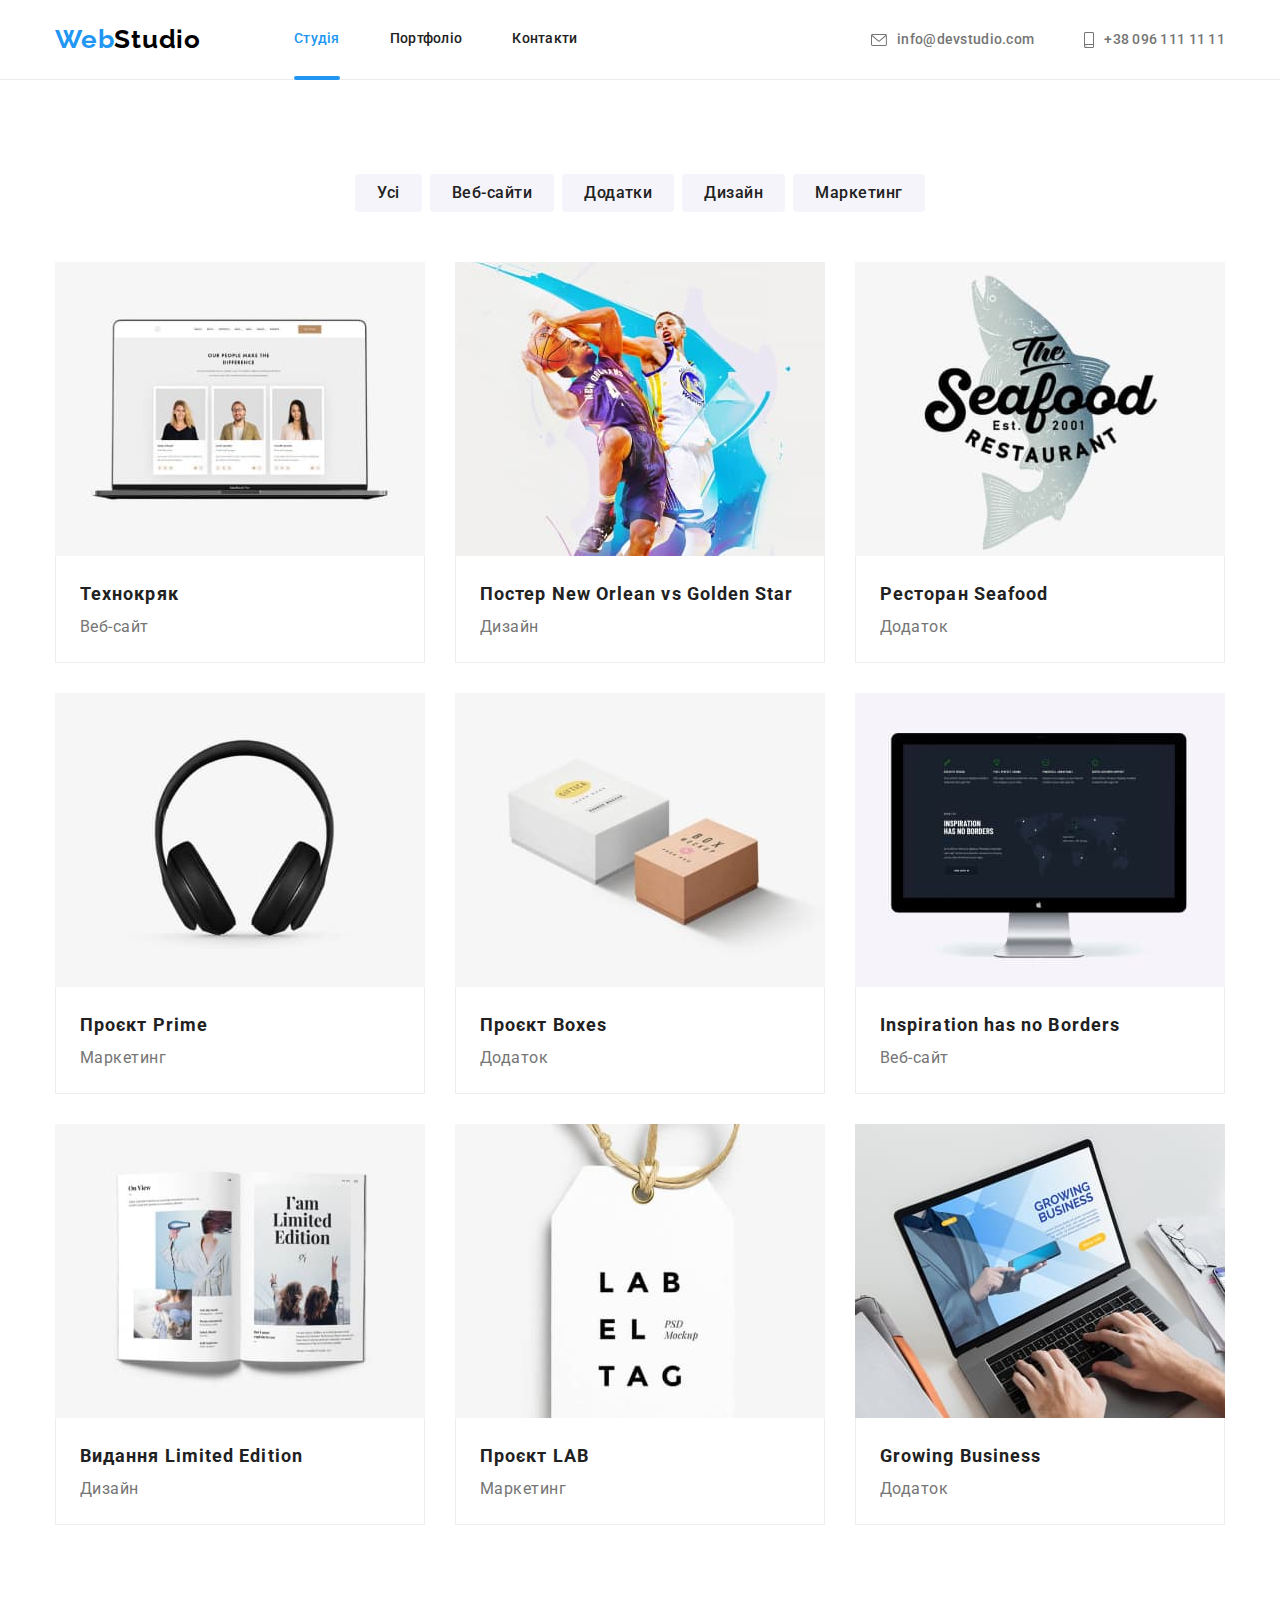
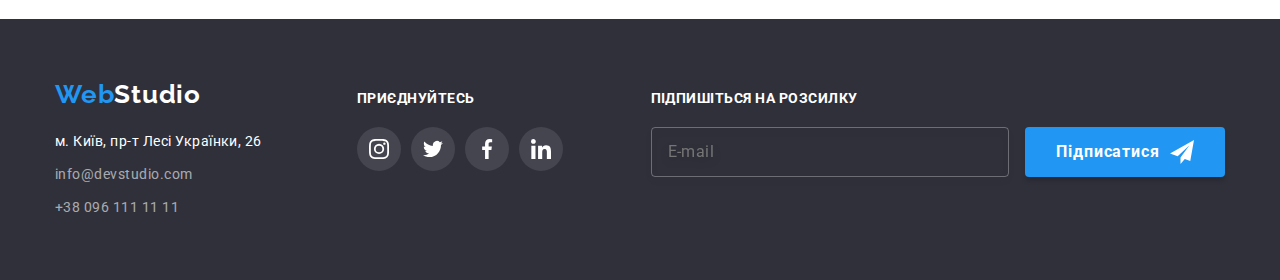
==== commit 00cb839f: "додає БЕМ на Хедер" ====
--- a/portfolio.html
+++ b/portfolio.html
@@ -23,38 +23,38 @@
   </head>
 
   <body class="site-body">
-    <!----------  ШАПКА САЙТУ  ---------->
-    <header class="header-section">
-      <div class="container header-container">
-        <!----------  НАВІГАЦІЯ САЙТУ  ---------->
-        <nav class="header-nav">
-          <a class="header-logo link" href="./index.html"
-            ><span class="logo-accent">Web</span>Studio</a
+        <!---------- ШАПКА САЙТУ ---------->
+    <header class="header">
+      <div class="container header__container">
+    <!---------- НАВІГАЦІЯ САЙТУ ---------->
+        <nav class="navigation">
+          <a class="logo navigation__logo link" href="./index.html"
+            ><span class="logo__accent">Web</span>Studio</a
           >
 
-          <ul class="header-list list">
-            <li class="header-item">
-              <a class="header-link link" href="./index.html">Студія</a>
-            </li>
-            <li class="header-item">
-              <a class="header-link link current" href="./portfolio.html">Портфоліо</a>
-            </li>
-            <li class="header-item"><a class="header-link link" href="#">Контакти</a></li>
+          <ul class="menu header__menu list">
+            <li class="menu__item">
+              <a class="menu__link link current" href="./index.html">Студія</a>
+            </li>
+            <li class="menu__item">
+              <a class="menu__link link" href="./portfolio.html">Портфоліо</a>
+            </li>
+            <li class="menu__item"><a class="menu__link link" href="#">Контакти</a></li>
           </ul>
         </nav>
 
-        <!----------  КОНТАКТНІ ДАНІ  ---------->
-        <ul class="contacts list">
-          <li class="contact-item">
-            <a class="header-mail link" href="mailto:info@devstudio.com"
-              ><svg class="contact-icon" width="16" height="12">
+    <!---------- КОНТАКТНІ ДАНІ ---------->
+        <ul class="contacts header__contacts list">
+          <li class="contacts__item">
+            <a class="contacts__mail link" href="mailto:info@devstudio.com"
+              ><svg class="contacts__icon" width="16" height="12">
                 <use href="./images/icons.svg#mail"></use></svg
               >info@devstudio.com</a
             >
           </li>
-          <li class="contact-item">
-            <a class="header-tel link" href="tel:+380961111111"
-              ><svg class="contact-icon" width="10" height="16">
+          <li class="contacts__item">
+            <a class="contacts__tel link" href="tel:+380961111111"
+              ><svg class="contacts__icon" width="10" height="16">
                 <use href="./images/icons.svg#smartphone"></use></svg
               >+38 096 111 11 11</a
             >
--- a/css/main.min.css
+++ b/css/main.min.css
@@ -1 +1 @@
-:root{--primary-text-color: #757575;--title-text-color: #212121;--accent-color: #2196f3;--secondary-accent-color: #ffffff;--hero-bg-color: #2f303a;--secondary-bg-color: #f5f4fa;--hover-btn-color: #188ce8;--header-logo-text-color: #000000;--border-header-color: #ececec;--footer-mail-tel-color: rgba(255, 255, 255, 0.6);--portfolio-item-border-color: #eeeeee;--site-soc-linc-bg-color: rgba(255, 255, 255, 0.1);--fill-icon-color: #afb1b8;--transition-duration: 250ms;--transition-timing-function: cubic-bezier(0.4, 0, 0.2, 1)}p,h1,h2,h3,h4,h5,h6{margin:0}ul,ol{margin:0;padding-left:0}button{cursor:pointer}address{font-style:normal}img{display:block;width:100%}.site-body{background-color:var(--secondary-accent-color);color:var(--title-text-color);font-family:"Roboto",sans-serif;letter-spacing:.03em}.list{list-style:none}.link{text-decoration:none}.visually-hidden{position:absolute;white-space:nowrap;width:1px;height:1px;overflow:hidden;border:0;padding:0;clip:rect(0 0 0 0);-webkit-clip-path:inset(50%);clip-path:inset(50%);margin:-1px}.container{width:1200px;padding-left:15px;padding-right:15px;margin:0 auto}.main-button{display:-webkit-inline-box;display:-ms-inline-flexbox;display:inline-flex;-webkit-box-align:center;-ms-flex-align:center;align-items:center;-webkit-box-pack:center;-ms-flex-pack:center;justify-content:center;font-family:"Roboto",sans-serif;font-weight:700;font-size:16px;line-height:1.87;letter-spacing:.06em;color:var(--secondary-accent-color);background-color:var(--accent-color);-webkit-box-shadow:0px 4px 4px rgba(0,0,0,.15);box-shadow:0px 4px 4px rgba(0,0,0,.15);border:0px;border-radius:4px;-webkit-transition-property:background-color;transition-property:background-color;-webkit-transition-duration:var(--transition-duration);transition-duration:var(--transition-duration);-webkit-transition-timing-function:var(--transition-timing-function);transition-timing-function:var(--transition-timing-function);cursor:pointer}.main-button:hover{background-color:var(--hover-btn-color)}.backdrop{width:100%;height:100%;background-color:rgba(0,0,0,.2);position:fixed;top:0;-webkit-transition-property:opacity,visibility;transition-property:opacity,visibility;-webkit-transition-duration:var(--transition-duration);transition-duration:var(--transition-duration);-webkit-transition-timing-function:var(--transition-timing-function);transition-timing-function:var(--transition-timing-function)}.modal{width:528px;min-height:581px;background-color:var(--secondary-accent-color);-webkit-box-shadow:0px 1px 3px rgba(0,0,0,.12),0px 1px 1px rgba(0,0,0,.14),0px 2px 1px rgba(0,0,0,.2);box-shadow:0px 1px 3px rgba(0,0,0,.12),0px 1px 1px rgba(0,0,0,.14),0px 2px 1px rgba(0,0,0,.2);border-radius:4px;position:absolute;top:50%;left:50%;padding:40px;-webkit-transform:translate(-50%, -50%) scale(1);transform:translate(-50%, -50%) scale(1);-webkit-transition:-webkit-transform var(--transition-duration) var(--transition-timing-function);transition:-webkit-transform var(--transition-duration) var(--transition-timing-function);transition:transform var(--transition-duration) var(--transition-timing-function);transition:transform var(--transition-duration) var(--transition-timing-function), -webkit-transform var(--transition-duration) var(--transition-timing-function)}.backdrop.is-hidden .modal{-webkit-transform:translate(-50%, -50%) scale(0);transform:translate(-50%, -50%) scale(0)}.modal-close{width:30px;height:30px;background-color:rgba(0,0,0,0);border:1px solid rgba(0,0,0,.1);border-radius:50%;position:absolute;right:8px;top:8px;display:-webkit-box;display:-ms-flexbox;display:flex;-webkit-box-align:center;-ms-flex-align:center;align-items:center;-webkit-box-pack:center;-ms-flex-pack:center;justify-content:center;cursor:pointer;-webkit-transition-property:fill;transition-property:fill;-webkit-transition-duration:var(--transition-duration);transition-duration:var(--transition-duration);-webkit-transition-timing-function:var(--transition-timing-function);transition-timing-function:var(--transition-timing-function)}.modal-close:hover{fill:var(--hover-btn-color)}.backdrop.is-hidden{opacity:0;visibility:hidden;pointer-events:none}.modal-title{font-weight:700;font-size:20px;line-height:1.15;text-align:center;margin-bottom:12px}.modal-field{margin-bottom:10px}.input-wrap{position:relative}.modal-input{width:100%;height:40px;padding:12px;padding-left:42px;border:1px solid rgba(33,33,33,.2);border-radius:4px;outline:rgba(0,0,0,0);-webkit-transition-property:border-color;transition-property:border-color;-webkit-transition-duration:var(--transition-duration);transition-duration:var(--transition-duration);-webkit-transition-timing-function:var(--transition-timing-function);transition-timing-function:var(--transition-timing-function)}.modal-input:focus{border-color:var(--accent-color);outline:none}.inpul-label{font-weight:400;font-size:12px;line-height:1.17;letter-spacing:.01em;color:var(--primary-text-color)}.inpul-label{display:block;margin-bottom:4px}.modal-user-comment{width:100%;height:120px;border:1px solid rgba(33,33,33,.2);border-radius:4px;padding:12px 16px;resize:none}.modal-user-comment::-webkit-input-placeholder{font-family:"Roboto",sans-serif;font-weight:400;font-size:12px;line-height:1.17;letter-spacing:.01em;color:rgba(117,117,117,.5)}.modal-user-comment::-moz-placeholder{font-family:"Roboto",sans-serif;font-weight:400;font-size:12px;line-height:1.17;letter-spacing:.01em;color:rgba(117,117,117,.5)}.modal-user-comment:-ms-input-placeholder{font-family:"Roboto",sans-serif;font-weight:400;font-size:12px;line-height:1.17;letter-spacing:.01em;color:rgba(117,117,117,.5)}.modal-user-comment::-ms-input-placeholder{font-family:"Roboto",sans-serif;font-weight:400;font-size:12px;line-height:1.17;letter-spacing:.01em;color:rgba(117,117,117,.5)}.modal-user-comment::placeholder{font-family:"Roboto",sans-serif;font-weight:400;font-size:12px;line-height:1.17;letter-spacing:.01em;color:rgba(117,117,117,.5)}.modal-input:focus+.modal-input-icon{fill:var(--accent-color)}.modal-input-icon{position:absolute;left:12px;top:50%;-webkit-transform:translateY(-50%);transform:translateY(-50%)}.check-text{font-weight:400;font-size:14px;line-height:1.71;color:var(--primary-text-color);display:-webkit-box;display:-ms-flexbox;display:flex;-webkit-box-align:center;-ms-flex-align:center;align-items:center;-webkit-box-pack:center;-ms-flex-pack:center;justify-content:center}.check-text span{width:16px;height:15px;border:2px solid var(--title-text-color);border-radius:3px;margin-right:8px;display:-webkit-box;display:-ms-flexbox;display:flex;-webkit-box-align:center;-ms-flex-align:center;align-items:center;-webkit-box-pack:center;-ms-flex-pack:center;justify-content:center;fill:rgba(0,0,0,0);-webkit-transition-property:background-color,fill,border-color;transition-property:background-color,fill,border-color;-webkit-transition-duration:var(--transition-duration);transition-duration:var(--transition-duration);-webkit-transition-timing-function:var(--transition-timing-function);transition-timing-function:var(--transition-timing-function)}.input-check:checked+.check-text span{background-color:var(--accent-color);border-color:rgba(0,0,0,0);fill:var(--secondary-accent-color)}.input-check:focus+.check-text span{border-color:var(--accent-color)}.contract-conditions{color:var(--accent-color);margin-left:5px}.contract-conditions::after{content:"";border-bottom:1px solid var(--accent-color)}.modal-send-button{font-family:"Roboto",sans-serif;font-style:normal;font-weight:700;font-size:16px;line-height:1.88;display:-webkit-box;display:-ms-flexbox;display:flex;-webkit-box-align:center;-ms-flex-align:center;align-items:center;text-align:center;letter-spacing:.06em;color:var(--secondary-accent-color);background-color:var(--accent-color);margin:0 auto;width:200px;-webkit-box-shadow:0px 4px 4px rgba(0,0,0,.15);box-shadow:0px 4px 4px rgba(0,0,0,.15);border:0px;border-radius:4px;padding:10px 52px;-webkit-transition-property:background-color;transition-property:background-color;-webkit-transition-duration:var(--transition-duration);transition-duration:var(--transition-duration);-webkit-transition-timing-function:var(--transition-timing-function);transition-timing-function:var(--transition-timing-function)}.modal-send-button:hover,.modal-send-button:focus{cursor:pointer;background-color:var(--hover-btn-color);outline:0}.header-section{padding:24px 0;border-bottom:1px solid var(--border-header-color)}.header-container{display:-webkit-box;display:-ms-flexbox;display:flex;-webkit-box-align:center;-ms-flex-align:center;align-items:center}.header-nav{display:-webkit-box;display:-ms-flexbox;display:flex;-webkit-box-align:center;-ms-flex-align:center;align-items:center}.header-logo{color:var(--header-logo-text-color);font-family:"Raleway",sans-serif;font-weight:700;font-size:26px;line-height:1.19;letter-spacing:.03em}.logo-accent{color:var(--accent-color)}.header-logo:focus{color:var(--accent-color)}.header-list{font-weight:500;font-size:14px;line-height:1.14;letter-spacing:.02em;margin-left:93px;display:-webkit-box;display:-ms-flexbox;display:flex;gap:50px}.header-link{display:block;position:relative}.header-link.current::after{content:"";position:absolute;left:0;bottom:-33px;display:block;width:100%;height:4px;border-radius:2px;background-color:var(--accent-color)}.header-list .header-link{color:var(--title-text-color);-webkit-transition-property:color;transition-property:color;-webkit-transition-duration:var(--transition-duration);transition-duration:var(--transition-duration);-webkit-transition-timing-function:var(--transition-timing-function);transition-timing-function:var(--transition-timing-function)}.header-list .header-link:hover,.header-list .header-link:focus{color:var(--accent-color);outline:0}.header-list .header-link.current{color:var(--accent-color)}.contacts{margin-left:auto;display:-webkit-box;display:-ms-flexbox;display:flex;gap:50px}.header-mail,.header-tel{font-weight:500;font-size:14px;line-height:1.14;letter-spacing:.02em;color:var(--primary-text-color);vertical-align:middle;-webkit-transition-property:color;transition-property:color;-webkit-transition-duration:var(--transition-duration);transition-duration:var(--transition-duration);-webkit-transition-timing-function:var(--transition-timing-function);transition-timing-function:var(--transition-timing-function)}.header-mail:hover,.header-mail:focus,.header-tel:hover,.header-tel:focus{color:var(--accent-color);outline:0}.contact-icon{margin-right:10px;fill:currentColor;vertical-align:middle}.hero{background-color:var(--hero-bg-color);padding-top:200px;padding-bottom:200px;text-align:center;max-width:1600px;height:600px;margin-left:auto;margin-right:auto;background-image:-webkit-gradient(linear, left top, right top, from(rgba(47, 48, 58, 0.4)), to(rgba(47, 48, 58, 0.4))),url(../images/hero-img.jpg);background-image:linear-gradient(to right, rgba(47, 48, 58, 0.4), rgba(47, 48, 58, 0.4)),url(../images/hero-img.jpg);background-size:cover;background-repeat:no-repeat;background-position:center}.hero-title{font-size:44px;line-height:1.36;text-transform:uppercase;font-weight:900;letter-spacing:.06em;color:var(--secondary-accent-color);max-width:696px;margin:0 auto}.hero-button{font-family:"Roboto",sans-serif;font-style:normal;font-weight:700;font-size:16px;line-height:1.88;letter-spacing:.06em;color:var(--secondary-accent-color);background-color:var(--accent-color);margin-top:30px;width:216px;-webkit-box-shadow:0px 4px 4px rgba(0,0,0,.15);box-shadow:0px 4px 4px rgba(0,0,0,.15);border:0px;border-radius:4px;padding:10px 0;-webkit-transition-property:background-color;transition-property:background-color;-webkit-transition-duration:var(--transition-duration);transition-duration:var(--transition-duration);-webkit-transition-timing-function:var(--transition-timing-function);transition-timing-function:var(--transition-timing-function)}.hero-button:hover,.hero-button:focus{cursor:pointer;background-color:var(--hover-btn-color);outline:0}.benefits{padding-top:94px;padding-bottom:94px}.benefits-list{display:-webkit-box;display:-ms-flexbox;display:flex;gap:30px}.benefits-item{-ms-flex-preferred-size:calc((100% - 30px)/4);flex-basis:calc((100% - 30px)/4)}.benefits-container-image{width:270px;height:120px;display:-webkit-box;display:-ms-flexbox;display:flex;-webkit-box-align:center;-ms-flex-align:center;align-items:center;-webkit-box-pack:center;-ms-flex-pack:center;justify-content:center;background-color:var(--secondary-bg-color);margin-bottom:30px}.benefits-title{font-weight:700;font-size:14px;line-height:1.14;letter-spacing:.03em;text-transform:uppercase;color:var(--title-text-color);margin-bottom:10px}.benefits-after-title{font-weight:400;font-size:14px;line-height:1.71;letter-spacing:.03em;color:var(--primary-text-color)}.about{text-align:center;padding-bottom:94px}.about-title{color:var(--title-text-color);font-weight:700;font-size:36px;line-height:1.17;letter-spacing:.03em;margin-bottom:50px}.about-list{display:-webkit-box;display:-ms-flexbox;display:flex;gap:30px}.about-item-text-wrap{position:relative}.about-item-top-text{position:absolute;bottom:0;width:370px;height:70px;font-weight:700;font-size:14px;line-height:1.14;text-transform:uppercase;color:var(--secondary-accent-color);display:-webkit-box;display:-ms-flexbox;display:flex;-webkit-box-pack:center;-ms-flex-pack:center;justify-content:center;-webkit-box-align:center;-ms-flex-align:center;align-items:center;background:rgba(47,48,58,.8)}.employees{background-color:var(--secondary-bg-color);text-align:center;padding:94px 0}.employees-list{display:-webkit-box;display:-ms-flexbox;display:flex;gap:30px}.employees-item{background-color:var(--secondary-accent-color);-webkit-box-shadow:0px 1px 3px rgba(0,0,0,.12),0px 1px 1px rgba(0,0,0,.14),0px 2px 1px rgba(0,0,0,.2);box-shadow:0px 1px 3px rgba(0,0,0,.12),0px 1px 1px rgba(0,0,0,.14),0px 2px 1px rgba(0,0,0,.2);border-radius:0px 0px 4px 4px}.employees-title{font-weight:700;font-size:36px;line-height:1.17;letter-spacing:.03em;color:var(--title-text-color);margin-bottom:50px}.employees-name{font-weight:500;font-size:16px;line-height:1.19;text-align:center;letter-spacing:.03em;margin-bottom:10px;color:var(--title-text-color)}.position{font-weight:400;font-size:16px;line-height:1.19;text-align:center;letter-spacing:.03em;color:var(--primary-text-color);margin-bottom:16px}.employees-specialization{padding:30px 0;font-size:0}.employees-soc-list{display:-webkit-box;display:-ms-flexbox;display:flex;-webkit-box-pack:center;-ms-flex-pack:center;justify-content:center;gap:10px}.employees-soc-item{width:44px;height:44px}.employees-soc-link{width:100%;height:100%;display:-webkit-box;display:-ms-flexbox;display:flex;background:var(--secondary-accent-color);border-radius:50%;-webkit-box-align:center;-ms-flex-align:center;align-items:center;-webkit-box-pack:center;-ms-flex-pack:center;justify-content:center;-webkit-transition-property:background-color,fill;transition-property:background-color,fill;-webkit-transition-duration:var(--transition-duration);transition-duration:var(--transition-duration);-webkit-transition-timing-function:var(--transition-timing-function);transition-timing-function:var(--transition-timing-function)}.employees-soc-icon{fill:var(--fill-icon-color);-webkit-transition-property:fill;transition-property:fill;-webkit-transition-duration:var(--transition-duration);transition-duration:var(--transition-duration);-webkit-transition-timing-function:var(--transition-timing-function);transition-timing-function:var(--transition-timing-function)}.employees-soc-link:hover,.employees-soc-link:focus{background-color:var(--accent-color);outline:0}.employees-soc-link:hover .employees-soc-icon,.employees-soc-link:focus .employees-soc-icon{fill:var(--secondary-accent-color);outline:0}.clients-section{padding-top:94px;padding-bottom:94px}.clients-title{font-weight:700;font-size:36px;line-height:1.17;text-align:center;color:var(--title-text-color);margin-bottom:50px}.clients-list{display:-webkit-box;display:-ms-flexbox;display:flex;gap:30px;list-style-type:none}.clients-item{width:calc((100% - 150px)/6);height:92px}.clients-link{width:100%;height:100%;border:1px solid var(--fill-icon-color);border-radius:4px;display:-webkit-box;display:-ms-flexbox;display:flex;-webkit-box-align:center;-ms-flex-align:center;align-items:center;-webkit-box-pack:center;-ms-flex-pack:center;justify-content:center;-webkit-transition-property:border-color,fill;transition-property:border-color,fill;-webkit-transition-duration:var(--transition-duration);transition-duration:var(--transition-duration);-webkit-transition-timing-function:var(--transition-timing-function);transition-timing-function:var(--transition-timing-function)}.cliens-icon{fill:var(--fill-icon-color);-webkit-transition-property:fill;transition-property:fill;-webkit-transition-duration:var(--transition-duration);transition-duration:var(--transition-duration);-webkit-transition-timing-function:var(--transition-timing-function);transition-timing-function:var(--transition-timing-function)}.clients-link:hover,.clients-link:focus{border-color:var(--accent-color);outline:0}.clients-link:hover .cliens-icon,.clients-link:focus .cliens-icon{fill:var(--accent-color);outline:0}.footer{background-color:var(--hero-bg-color);color:var(--secondary-accent-color);padding:60px 0}.footer-position{display:-webkit-box;display:-ms-flexbox;display:flex;-webkit-box-align:baseline;-ms-flex-align:baseline;align-items:baseline}.footer .address-item{display:block}.footer .address-item+.address-item{margin-top:9px}.footer-logo{font-family:"Raleway",sans-serif;font-weight:700;font-size:26px;line-height:1.19;letter-spacing:.03em;color:var(--accent-color)}.footer .footer-logo-accent{color:var(--secondary-accent-color)}.footer-address{margin-top:20px}.address-location{color:var(--secondary-accent-color);font-weight:400;font-size:14px;line-height:1.71;font-style:normal;-webkit-transition-property:color;transition-property:color;-webkit-transition-duration:var(--transition-duration);transition-duration:var(--transition-duration);-webkit-transition-timing-function:var(--transition-timing-function);transition-timing-function:var(--transition-timing-function)}.footer .footer-mail,.footer .footer-tel{font-weight:400;font-size:14px;line-height:1.71;color:var(--footer-mail-tel-color);-webkit-transition-property:color;transition-property:color;-webkit-transition-duration:var(--transition-duration);transition-duration:var(--transition-duration);-webkit-transition-timing-function:var(--transition-timing-function);transition-timing-function:var(--transition-timing-function)}.footer .address-location:hover,.footer .address-location:focus,.footer .footer-mail:hover,.footer .footer-mail:focus,.footer .footer-tel:hover,.footer .footer-tel:focus{color:var(--accent-color);outline:0}.footer-second-block{margin-left:95px}.invitation-text{margin-bottom:20px;font-weight:700;font-size:14px;line-height:1.14;text-transform:uppercase}.site-soc-list{display:-webkit-box;display:-ms-flexbox;display:flex;-webkit-box-pack:center;-ms-flex-pack:center;justify-content:center;gap:10px}.site-soc-link{width:100%;height:100%;display:-webkit-box;display:-ms-flexbox;display:flex;background:var(--site-soc-linc-bg-color);border-radius:50%;-webkit-box-align:center;-ms-flex-align:center;align-items:center;-webkit-box-pack:center;-ms-flex-pack:center;justify-content:center;-webkit-transition-property:background-color;transition-property:background-color;-webkit-transition-duration:var(--transition-duration);transition-duration:var(--transition-duration);-webkit-transition-timing-function:var(--transition-timing-function);transition-timing-function:var(--transition-timing-function)}.site-soc-item{width:44px;height:44px}.site-soc-icon{fill:var(--secondary-accent-color)}.site-soc-link:hover,.site-soc-link:focus{background-color:var(--accent-color);outline:0}.site-soc-link:hover .site-soc-icon,.site-soc-link:focus .site-soc-icon{fill:var(--secondary-accent-color);outline:0}.footer-third-block{margin-left:auto}.footer-subscription-title{margin-bottom:20px;font-weight:700;font-size:14px;line-height:1.14;text-transform:uppercase}.footer-subscription-form-mail{min-width:358px;padding:15px;padding-left:16px;border:1px solid rgba(255,255,255,.3);-webkit-filter:drop-shadow(0px 4px 4px rgba(0, 0, 0, 0.15));filter:drop-shadow(0px 4px 4px rgba(0, 0, 0, 0.15));border-radius:4px;color:var(--secondary-accent-color);background-color:rgba(0,0,0,0);-webkit-transition-property:border;transition-property:border;-webkit-transition-duration:var(--transition-duration);transition-duration:var(--transition-duration);-webkit-transition-timing-function:var(--transition-timing-function);transition-timing-function:var(--transition-timing-function)}.footer-subscription-form-mail:focus{outline:none;border:1px solid var(--accent-color)}.footer-subscription-form-mail::-webkit-input-placeholder{font-size:16px;line-height:1.25;letter-spacing:.03em}.footer-subscription-form-mail::-moz-placeholder{font-size:16px;line-height:1.25;letter-spacing:.03em}.footer-subscription-form-mail:-ms-input-placeholder{font-size:16px;line-height:1.25;letter-spacing:.03em}.footer-subscription-form-mail::-ms-input-placeholder{font-size:16px;line-height:1.25;letter-spacing:.03em}.footer-subscription-form-mail::placeholder{font-size:16px;line-height:1.25;letter-spacing:.03em}.subscription-button{width:200px;margin-left:12px;padding:10px 28px}.subscription-button-send-icon{margin-left:10px;fill:var(--secondary-accent-color)}/*# sourceMappingURL=main.min.css.map */+:root{--primary-text-color: #757575;--title-text-color: #212121;--accent-color: #2196f3;--secondary-accent-color: #ffffff;--hero-bg-color: #2f303a;--secondary-bg-color: #f5f4fa;--hover-btn-color: #188ce8;--header-logo-text-color: #000000;--border-header-color: #ececec;--footer-mail-tel-color: rgba(255, 255, 255, 0.6);--portfolio-item-border-color: #eeeeee;--site-soc-linc-bg-color: rgba(255, 255, 255, 0.1);--fill-icon-color: #afb1b8;--transition-duration: 250ms;--transition-timing-function: cubic-bezier(0.4, 0, 0.2, 1)}p,h1,h2,h3,h4,h5,h6{margin:0}ul,ol{margin:0;padding-left:0}button{cursor:pointer}address{font-style:normal}img{display:block;width:100%}.site-soc-link,.clients-link,.about-item-top-text,.benefits-container-image,.navigation,.header__container,.modal-send-button,.check-text,.modal-close{display:-webkit-box;display:-ms-flexbox;display:flex;-webkit-box-align:center;-ms-flex-align:center;align-items:center}.site-body{background-color:var(--secondary-accent-color);color:var(--title-text-color);font-family:"Roboto",sans-serif;letter-spacing:.03em}.list{list-style:none}.link{text-decoration:none}.visually-hidden{position:absolute;white-space:nowrap;width:1px;height:1px;overflow:hidden;border:0;padding:0;clip:rect(0 0 0 0);-webkit-clip-path:inset(50%);clip-path:inset(50%);margin:-1px}.container{width:1200px;padding-left:15px;padding-right:15px;margin:0 auto}.main-button{display:-webkit-inline-box;display:-ms-inline-flexbox;display:inline-flex;-webkit-box-align:center;-ms-flex-align:center;align-items:center;-webkit-box-pack:center;-ms-flex-pack:center;justify-content:center;font-family:"Roboto",sans-serif;font-size:16px;line-height:1.87;font-weight:700;letter-spacing:.06em;color:var(--secondary-accent-color);background-color:var(--accent-color);-webkit-box-shadow:0px 4px 4px rgba(0,0,0,.15);box-shadow:0px 4px 4px rgba(0,0,0,.15);border:0px;border-radius:4px;-webkit-transition-property:background-color;transition-property:background-color;-webkit-transition-duration:var(--transition-duration);transition-duration:var(--transition-duration);-webkit-transition-timing-function:var(--transition-timing-function);transition-timing-function:var(--transition-timing-function);cursor:pointer}.main-button:hover{background-color:var(--hover-btn-color)}.backdrop{width:100%;height:100%;background-color:rgba(0,0,0,.2);position:fixed;top:0;-webkit-transition-property:opacity,visibility;transition-property:opacity,visibility;-webkit-transition-duration:var(--transition-duration);transition-duration:var(--transition-duration);-webkit-transition-timing-function:var(--transition-timing-function);transition-timing-function:var(--transition-timing-function)}.modal{width:528px;min-height:581px;background-color:var(--secondary-accent-color);-webkit-box-shadow:0px 1px 3px rgba(0,0,0,.12),0px 1px 1px rgba(0,0,0,.14),0px 2px 1px rgba(0,0,0,.2);box-shadow:0px 1px 3px rgba(0,0,0,.12),0px 1px 1px rgba(0,0,0,.14),0px 2px 1px rgba(0,0,0,.2);border-radius:4px;position:absolute;top:50%;left:50%;padding:40px;-webkit-transform:translate(-50%, -50%) scale(1);transform:translate(-50%, -50%) scale(1);-webkit-transition:-webkit-transform var(--transition-duration) var(--transition-timing-function);transition:-webkit-transform var(--transition-duration) var(--transition-timing-function);transition:transform var(--transition-duration) var(--transition-timing-function);transition:transform var(--transition-duration) var(--transition-timing-function), -webkit-transform var(--transition-duration) var(--transition-timing-function)}.backdrop.is-hidden .modal{-webkit-transform:translate(-50%, -50%) scale(0);transform:translate(-50%, -50%) scale(0)}.modal-close{width:30px;height:30px;background-color:rgba(0,0,0,0);border:1px solid rgba(0,0,0,.1);border-radius:50%;position:absolute;right:8px;top:8px;-webkit-box-pack:center;-ms-flex-pack:center;justify-content:center;cursor:pointer;-webkit-transition-property:fill;transition-property:fill;-webkit-transition-duration:var(--transition-duration);transition-duration:var(--transition-duration);-webkit-transition-timing-function:var(--transition-timing-function);transition-timing-function:var(--transition-timing-function)}.modal-close:hover{fill:var(--hover-btn-color)}.backdrop.is-hidden{opacity:0;visibility:hidden;pointer-events:none}.modal-title{font-weight:700;font-size:20px;line-height:1.15;text-align:center;margin-bottom:12px}.modal-field{margin-bottom:10px}.input-wrap{position:relative}.modal-input{width:100%;height:40px;padding:12px;padding-left:42px;border:1px solid rgba(33,33,33,.2);border-radius:4px;outline:rgba(0,0,0,0);-webkit-transition-property:border-color;transition-property:border-color;-webkit-transition-duration:var(--transition-duration);transition-duration:var(--transition-duration);-webkit-transition-timing-function:var(--transition-timing-function);transition-timing-function:var(--transition-timing-function)}.modal-input:focus{border-color:var(--accent-color);outline:none}.inpul-label{font-size:12px;line-height:1.17;font-weight:400;letter-spacing:.01em;color:var(--primary-text-color)}.inpul-label{display:block;margin-bottom:4px}.modal-user-comment{width:100%;height:120px;border:1px solid rgba(33,33,33,.2);border-radius:4px;padding:12px 16px;resize:none}.modal-user-comment::-webkit-input-placeholder{font-family:"Roboto",sans-serif;font-size:12px;line-height:1.17;font-weight:400;letter-spacing:.01em;color:rgba(117,117,117,.5)}.modal-user-comment::-moz-placeholder{font-family:"Roboto",sans-serif;font-size:12px;line-height:1.17;font-weight:400;letter-spacing:.01em;color:rgba(117,117,117,.5)}.modal-user-comment:-ms-input-placeholder{font-family:"Roboto",sans-serif;font-size:12px;line-height:1.17;font-weight:400;letter-spacing:.01em;color:rgba(117,117,117,.5)}.modal-user-comment::-ms-input-placeholder{font-family:"Roboto",sans-serif;font-size:12px;line-height:1.17;font-weight:400;letter-spacing:.01em;color:rgba(117,117,117,.5)}.modal-user-comment::placeholder{font-family:"Roboto",sans-serif;font-size:12px;line-height:1.17;font-weight:400;letter-spacing:.01em;color:rgba(117,117,117,.5)}.modal-input:focus+.modal-input-icon{fill:var(--accent-color)}.modal-input-icon{position:absolute;left:12px;top:50%;-webkit-transform:translateY(-50%);transform:translateY(-50%)}.check-text{font-size:14px;line-height:1.71;font-weight:400;color:var(--primary-text-color);-webkit-box-pack:center;-ms-flex-pack:center;justify-content:center}.check-text span{width:16px;height:15px;border:2px solid var(--title-text-color);border-radius:3px;margin-right:8px;display:-webkit-box;display:-ms-flexbox;display:flex;-webkit-box-align:center;-ms-flex-align:center;align-items:center;-webkit-box-pack:center;-ms-flex-pack:center;justify-content:center;fill:rgba(0,0,0,0);-webkit-transition-property:background-color,fill,border-color;transition-property:background-color,fill,border-color;-webkit-transition-duration:var(--transition-duration);transition-duration:var(--transition-duration);-webkit-transition-timing-function:var(--transition-timing-function);transition-timing-function:var(--transition-timing-function)}.input-check:checked+.check-text span{background-color:var(--accent-color);border-color:rgba(0,0,0,0);fill:var(--secondary-accent-color)}.input-check:focus+.check-text span{border-color:var(--accent-color)}.contract-conditions{color:var(--accent-color);margin-left:5px}.contract-conditions::after{content:"";border-bottom:1px solid var(--accent-color)}.modal-send-button{font-family:"Roboto",sans-serif;font-style:normal;font-size:16px;line-height:1.88;font-weight:700;letter-spacing:.06em;text-align:center;color:var(--secondary-accent-color);background-color:var(--accent-color);margin:0 auto;width:200px;-webkit-box-shadow:0px 4px 4px rgba(0,0,0,.15);box-shadow:0px 4px 4px rgba(0,0,0,.15);border:0px;border-radius:4px;padding:10px 52px;-webkit-transition-property:background-color;transition-property:background-color;-webkit-transition-duration:var(--transition-duration);transition-duration:var(--transition-duration);-webkit-transition-timing-function:var(--transition-timing-function);transition-timing-function:var(--transition-timing-function)}.modal-send-button:hover,.modal-send-button:focus{cursor:pointer;background-color:var(--hover-btn-color);outline:0}.header{padding:24px 0;border-bottom:1px solid var(--border-header-color)}.logo{color:var(--header-logo-text-color);font-family:"Raleway",sans-serif;font-size:26px;line-height:1.19;font-weight:700;letter-spacing:.03em}.logo__accent{color:var(--accent-color)}.header-logo:focus{color:var(--accent-color)}.menu{font-size:14px;line-height:1.14;font-weight:500;letter-spacing:.02em;display:-webkit-box;display:-ms-flexbox;display:flex;gap:50px}.header__menu{margin-left:93px}.menu__link{display:block;position:relative}.menu__link.current::after{content:"";position:absolute;left:0;bottom:-33px;display:block;width:100%;height:4px;border-radius:2px;background-color:var(--accent-color)}.menu .menu__link{color:var(--title-text-color);-webkit-transition-property:color;transition-property:color;-webkit-transition-duration:var(--transition-duration);transition-duration:var(--transition-duration);-webkit-transition-timing-function:var(--transition-timing-function);transition-timing-function:var(--transition-timing-function)}.menu .menu__link:hover,.menu .menu__link:focus{color:var(--accent-color);outline:0}.menu .menu__link.current{color:var(--accent-color)}.contacts{display:-webkit-box;display:-ms-flexbox;display:flex;gap:50px}.header__contacts{margin-left:auto}.contacts__mail,.contacts__tel{font-size:14px;line-height:1.14;font-weight:500;letter-spacing:.02em;color:var(--primary-text-color);vertical-align:middle;-webkit-transition-property:color;transition-property:color;-webkit-transition-duration:var(--transition-duration);transition-duration:var(--transition-duration);-webkit-transition-timing-function:var(--transition-timing-function);transition-timing-function:var(--transition-timing-function)}.contacts__mail:hover,.contacts__mail:focus,.contacts__tel:hover,.contacts__tel:focus{color:var(--accent-color);outline:0}.contacts__icon{margin-right:10px;fill:currentColor;vertical-align:middle}.hero{background-color:var(--hero-bg-color);padding-top:200px;padding-bottom:200px;text-align:center;max-width:1600px;height:600px;margin-left:auto;margin-right:auto;background-image:-webkit-gradient(linear, left top, right top, from(rgba(47, 48, 58, 0.4)), to(rgba(47, 48, 58, 0.4))),url(../images/hero-img.jpg);background-image:linear-gradient(to right, rgba(47, 48, 58, 0.4), rgba(47, 48, 58, 0.4)),url(../images/hero-img.jpg);background-size:cover;background-repeat:no-repeat;background-position:center}.hero-title{font-size:44px;line-height:1.36;font-weight:900;letter-spacing:.06em;text-transform:uppercase;color:var(--secondary-accent-color);max-width:696px;margin:0 auto}.hero-button{font-family:"Roboto",sans-serif;font-style:normal;font-size:16px;line-height:1.88;font-weight:700;letter-spacing:.06em;color:var(--secondary-accent-color);background-color:var(--accent-color);margin-top:30px;width:216px;-webkit-box-shadow:0px 4px 4px rgba(0,0,0,.15);box-shadow:0px 4px 4px rgba(0,0,0,.15);border:0px;border-radius:4px;padding:10px 0;-webkit-transition-property:background-color;transition-property:background-color;-webkit-transition-duration:var(--transition-duration);transition-duration:var(--transition-duration);-webkit-transition-timing-function:var(--transition-timing-function);transition-timing-function:var(--transition-timing-function)}.hero-button:hover,.hero-button:focus{cursor:pointer;background-color:var(--hover-btn-color);outline:0}.benefits{padding-top:94px;padding-bottom:94px}.benefits-list{display:-webkit-box;display:-ms-flexbox;display:flex;gap:30px}.benefits-item{-ms-flex-preferred-size:calc((100% - 30px)/4);flex-basis:calc((100% - 30px)/4)}.benefits-container-image{width:270px;height:120px;-webkit-box-pack:center;-ms-flex-pack:center;justify-content:center;background-color:var(--secondary-bg-color);margin-bottom:30px}.benefits-title{font-size:14px;line-height:1.14;font-weight:700;letter-spacing:.03em;text-transform:uppercase;color:var(--title-text-color);margin-bottom:10px}.benefits-after-title{font-size:14px;line-height:1.71;font-weight:400;letter-spacing:.03em;color:var(--primary-text-color)}.about{text-align:center;padding-bottom:94px}.about-title{color:var(--title-text-color);font-size:36px;line-height:1.17;font-weight:700;letter-spacing:.03em;margin-bottom:50px}.about-list{display:-webkit-box;display:-ms-flexbox;display:flex;gap:30px}.about-item-text-wrap{position:relative}.about-item-top-text{position:absolute;bottom:0;width:370px;height:70px;font-size:14px;line-height:1.14;font-weight:700;text-transform:uppercase;color:var(--secondary-accent-color);-webkit-box-pack:center;-ms-flex-pack:center;justify-content:center;background:rgba(47,48,58,.8)}.employees{background-color:var(--secondary-bg-color);text-align:center;padding:94px 0}.employees-list{display:-webkit-box;display:-ms-flexbox;display:flex;gap:30px}.employees-item{background-color:var(--secondary-accent-color);-webkit-box-shadow:0px 1px 3px rgba(0,0,0,.12),0px 1px 1px rgba(0,0,0,.14),0px 2px 1px rgba(0,0,0,.2);box-shadow:0px 1px 3px rgba(0,0,0,.12),0px 1px 1px rgba(0,0,0,.14),0px 2px 1px rgba(0,0,0,.2);border-radius:0px 0px 4px 4px}.employees-title{font-size:36px;line-height:1.17;font-weight:700;letter-spacing:.03em;color:var(--title-text-color);margin-bottom:50px}.employees-name{font-size:16px;line-height:1.19;font-weight:500;letter-spacing:.03em;text-align:center;margin-bottom:10px;color:var(--title-text-color)}.position{font-size:16px;line-height:1.19;font-weight:400;letter-spacing:.03em;text-align:center;color:var(--primary-text-color);margin-bottom:16px}.employees-specialization{padding:30px 0;font-size:0}.employees-soc-list{display:-webkit-box;display:-ms-flexbox;display:flex;-webkit-box-pack:center;-ms-flex-pack:center;justify-content:center;gap:10px}.employees-soc-item{width:44px;height:44px}.employees-soc-link{width:100%;height:100%;display:-webkit-box;display:-ms-flexbox;display:flex;background:var(--secondary-accent-color);border-radius:50%;-webkit-box-align:center;-ms-flex-align:center;align-items:center;-webkit-box-pack:center;-ms-flex-pack:center;justify-content:center;-webkit-transition-property:background-color,fill;transition-property:background-color,fill;-webkit-transition-duration:var(--transition-duration);transition-duration:var(--transition-duration);-webkit-transition-timing-function:var(--transition-timing-function);transition-timing-function:var(--transition-timing-function)}.employees-soc-icon{fill:var(--fill-icon-color);-webkit-transition-property:fill;transition-property:fill;-webkit-transition-duration:var(--transition-duration);transition-duration:var(--transition-duration);-webkit-transition-timing-function:var(--transition-timing-function);transition-timing-function:var(--transition-timing-function)}.employees-soc-link:hover,.employees-soc-link:focus{background-color:var(--accent-color);outline:0}.employees-soc-link:hover .employees-soc-icon,.employees-soc-link:focus .employees-soc-icon{fill:var(--secondary-accent-color);outline:0}.clients-section{padding-top:94px;padding-bottom:94px}.clients-title{font-size:36px;line-height:1.17;font-weight:700;text-align:center;color:var(--title-text-color);margin-bottom:50px}.clients-list{display:-webkit-box;display:-ms-flexbox;display:flex;gap:30px;list-style-type:none}.clients-item{width:calc((100% - 150px)/6);height:92px}.clients-link{width:100%;height:100%;border:1px solid var(--fill-icon-color);border-radius:4px;-webkit-box-pack:center;-ms-flex-pack:center;justify-content:center;-webkit-transition-property:border-color,fill;transition-property:border-color,fill;-webkit-transition-duration:var(--transition-duration);transition-duration:var(--transition-duration);-webkit-transition-timing-function:var(--transition-timing-function);transition-timing-function:var(--transition-timing-function)}.cliens-icon{fill:var(--fill-icon-color);-webkit-transition-property:fill;transition-property:fill;-webkit-transition-duration:var(--transition-duration);transition-duration:var(--transition-duration);-webkit-transition-timing-function:var(--transition-timing-function);transition-timing-function:var(--transition-timing-function)}.clients-link:hover,.clients-link:focus{border-color:var(--accent-color);outline:0}.clients-link:hover .cliens-icon,.clients-link:focus .cliens-icon{fill:var(--accent-color);outline:0}.footer{background-color:var(--hero-bg-color);color:var(--secondary-accent-color);padding:60px 0}.footer-position{display:-webkit-box;display:-ms-flexbox;display:flex;-webkit-box-align:baseline;-ms-flex-align:baseline;align-items:baseline}.footer .address-item{display:block}.footer .address-item+.address-item{margin-top:9px}.footer-logo{font-family:"Raleway",sans-serif;font-size:26px;line-height:1.19;font-weight:700;letter-spacing:.03em;color:var(--accent-color)}.footer .footer-logo-accent{color:var(--secondary-accent-color)}.footer-address{margin-top:20px}.address-location{color:var(--secondary-accent-color);font-size:14px;line-height:1.71;font-weight:400;font-style:normal;-webkit-transition-property:color;transition-property:color;-webkit-transition-duration:var(--transition-duration);transition-duration:var(--transition-duration);-webkit-transition-timing-function:var(--transition-timing-function);transition-timing-function:var(--transition-timing-function)}.footer .footer-mail,.footer .footer-tel{font-size:14px;line-height:1.71;font-weight:400;color:var(--footer-mail-tel-color);-webkit-transition-property:color;transition-property:color;-webkit-transition-duration:var(--transition-duration);transition-duration:var(--transition-duration);-webkit-transition-timing-function:var(--transition-timing-function);transition-timing-function:var(--transition-timing-function)}.footer .address-location:hover,.footer .address-location:focus,.footer .footer-mail:hover,.footer .footer-mail:focus,.footer .footer-tel:hover,.footer .footer-tel:focus{color:var(--accent-color);outline:0}.footer-second-block{margin-left:95px}.invitation-text{margin-bottom:20px;font-size:14px;line-height:1.14;font-weight:700;text-transform:uppercase}.site-soc-list{display:-webkit-box;display:-ms-flexbox;display:flex;-webkit-box-pack:center;-ms-flex-pack:center;justify-content:center;gap:10px}.site-soc-link{width:100%;height:100%;background:var(--site-soc-linc-bg-color);border-radius:50%;-webkit-box-pack:center;-ms-flex-pack:center;justify-content:center;-webkit-transition-property:background-color;transition-property:background-color;-webkit-transition-duration:var(--transition-duration);transition-duration:var(--transition-duration);-webkit-transition-timing-function:var(--transition-timing-function);transition-timing-function:var(--transition-timing-function)}.site-soc-item{width:44px;height:44px}.site-soc-icon{fill:var(--secondary-accent-color)}.site-soc-link:hover,.site-soc-link:focus{background-color:var(--accent-color);outline:0}.site-soc-link:hover .site-soc-icon,.site-soc-link:focus .site-soc-icon{fill:var(--secondary-accent-color);outline:0}.footer-third-block{margin-left:auto}.footer-subscription-title{margin-bottom:20px;font-size:14px;line-height:1.14;font-weight:700;text-transform:uppercase}.footer-subscription-form-mail{min-width:358px;padding:15px;padding-left:16px;border:1px solid rgba(255,255,255,.3);-webkit-filter:drop-shadow(0px 4px 4px rgba(0, 0, 0, 0.15));filter:drop-shadow(0px 4px 4px rgba(0, 0, 0, 0.15));border-radius:4px;color:var(--secondary-accent-color);background-color:rgba(0,0,0,0);-webkit-transition-property:border;transition-property:border;-webkit-transition-duration:var(--transition-duration);transition-duration:var(--transition-duration);-webkit-transition-timing-function:var(--transition-timing-function);transition-timing-function:var(--transition-timing-function)}.footer-subscription-form-mail:focus{outline:none;border:1px solid var(--accent-color)}.footer-subscription-form-mail::-webkit-input-placeholder{font-size:16px;line-height:1.25;letter-spacing:.03em}.footer-subscription-form-mail::-moz-placeholder{font-size:16px;line-height:1.25;letter-spacing:.03em}.footer-subscription-form-mail:-ms-input-placeholder{font-size:16px;line-height:1.25;letter-spacing:.03em}.footer-subscription-form-mail::-ms-input-placeholder{font-size:16px;line-height:1.25;letter-spacing:.03em}.footer-subscription-form-mail::placeholder{font-size:16px;line-height:1.25;letter-spacing:.03em}.subscription-button{width:200px;margin-left:12px;padding:10px 28px}.subscription-button-send-icon{margin-left:10px;fill:var(--secondary-accent-color)}.portfolio-section{padding:94px 0}.filter-list{display:-webkit-box;display:-ms-flexbox;display:flex;-webkit-box-pack:center;-ms-flex-pack:center;justify-content:center;margin-bottom:50px;gap:8px}.filter-button{font-family:"Roboto",sans-serif;font-style:normal;font-size:16px;line-height:1.62;font-weight:500;letter-spacing:.03em;text-align:center;color:var(--title-text-color);background-color:var(--secondary-bg-color);padding:6px 22px;border:0;border-radius:4px;-webkit-transition-property:background-color,color,-webkit-box-shadow;transition-property:background-color,color,-webkit-box-shadow;transition-property:background-color,color,box-shadow;transition-property:background-color,color,box-shadow,-webkit-box-shadow;-webkit-transition-duration:var(--transition-duration);transition-duration:var(--transition-duration);-webkit-transition-timing-function:var(--transition-timing-function);transition-timing-function:var(--transition-timing-function)}.filter-button:hover,.filter-button:focus{color:var(--secondary-accent-color);background-color:var(--accent-color);cursor:pointer;-webkit-box-shadow:0px 3px 1px rgba(0,0,0,.1),0px 1px 2px rgba(0,0,0,.08),0px 2px 2px rgba(0,0,0,.12);box-shadow:0px 3px 1px rgba(0,0,0,.1),0px 1px 2px rgba(0,0,0,.08),0px 2px 2px rgba(0,0,0,.12);outline:0}.portfolio-list{display:-webkit-box;display:-ms-flexbox;display:flex;-ms-flex-wrap:wrap;flex-wrap:wrap;gap:30px}.portfolio-list .portfolio-item{-ms-flex-preferred-size:calc((100% - 60px)/3);flex-basis:calc((100% - 60px)/3);-webkit-transition-property:-webkit-box-shadow;transition-property:-webkit-box-shadow;transition-property:box-shadow;transition-property:box-shadow, -webkit-box-shadow;-webkit-transition-duration:var(--transition-duration);transition-duration:var(--transition-duration);-webkit-transition-timing-function:var(--transition-timing-function);transition-timing-function:var(--transition-timing-function)}.portfolio-list .portfolio-item:hover{-webkit-box-shadow:0px 1px 1px rgba(0,0,0,.12),0px 4px 4px rgba(0,0,0,.06),1px 4px 6px rgba(0,0,0,.16);box-shadow:0px 1px 1px rgba(0,0,0,.12),0px 4px 4px rgba(0,0,0,.06),1px 4px 6px rgba(0,0,0,.16)}.portfolio-item:hover .portfolio-top-text{-webkit-transform:translateY(0);transform:translateY(0)}.portfolio-top-wrap{position:relative;overflow:hidden}.portfolio-top-text{position:absolute;top:0;padding:63px 24px;font-size:18px;line-height:1.56;font-weight:400;letter-spacing:.03em;color:var(--secondary-accent-color);background-color:rgba(33,150,243,.9);height:100%;-webkit-transform:translateY(100%);transform:translateY(100%);-webkit-transition:-webkit-transform var(--transition-duration) var(--transition-timing-function);transition:-webkit-transform var(--transition-duration) var(--transition-timing-function);transition:transform var(--transition-duration) var(--transition-timing-function);transition:transform var(--transition-duration) var(--transition-timing-function), -webkit-transform var(--transition-duration) var(--transition-timing-function);overflow:auto}.portfolio-belong{padding:20px 24px;border:1px solid var(--portfolio-item-border-color);border-top:0}.work{font-size:18px;line-height:2;font-weight:700;letter-spacing:.06em;color:var(--title-text-color)}.filter-types{font-size:16px;line-height:1.88;font-weight:400;letter-spacing:.03em;color:var(--primary-text-color)}/*# sourceMappingURL=main.min.css.map */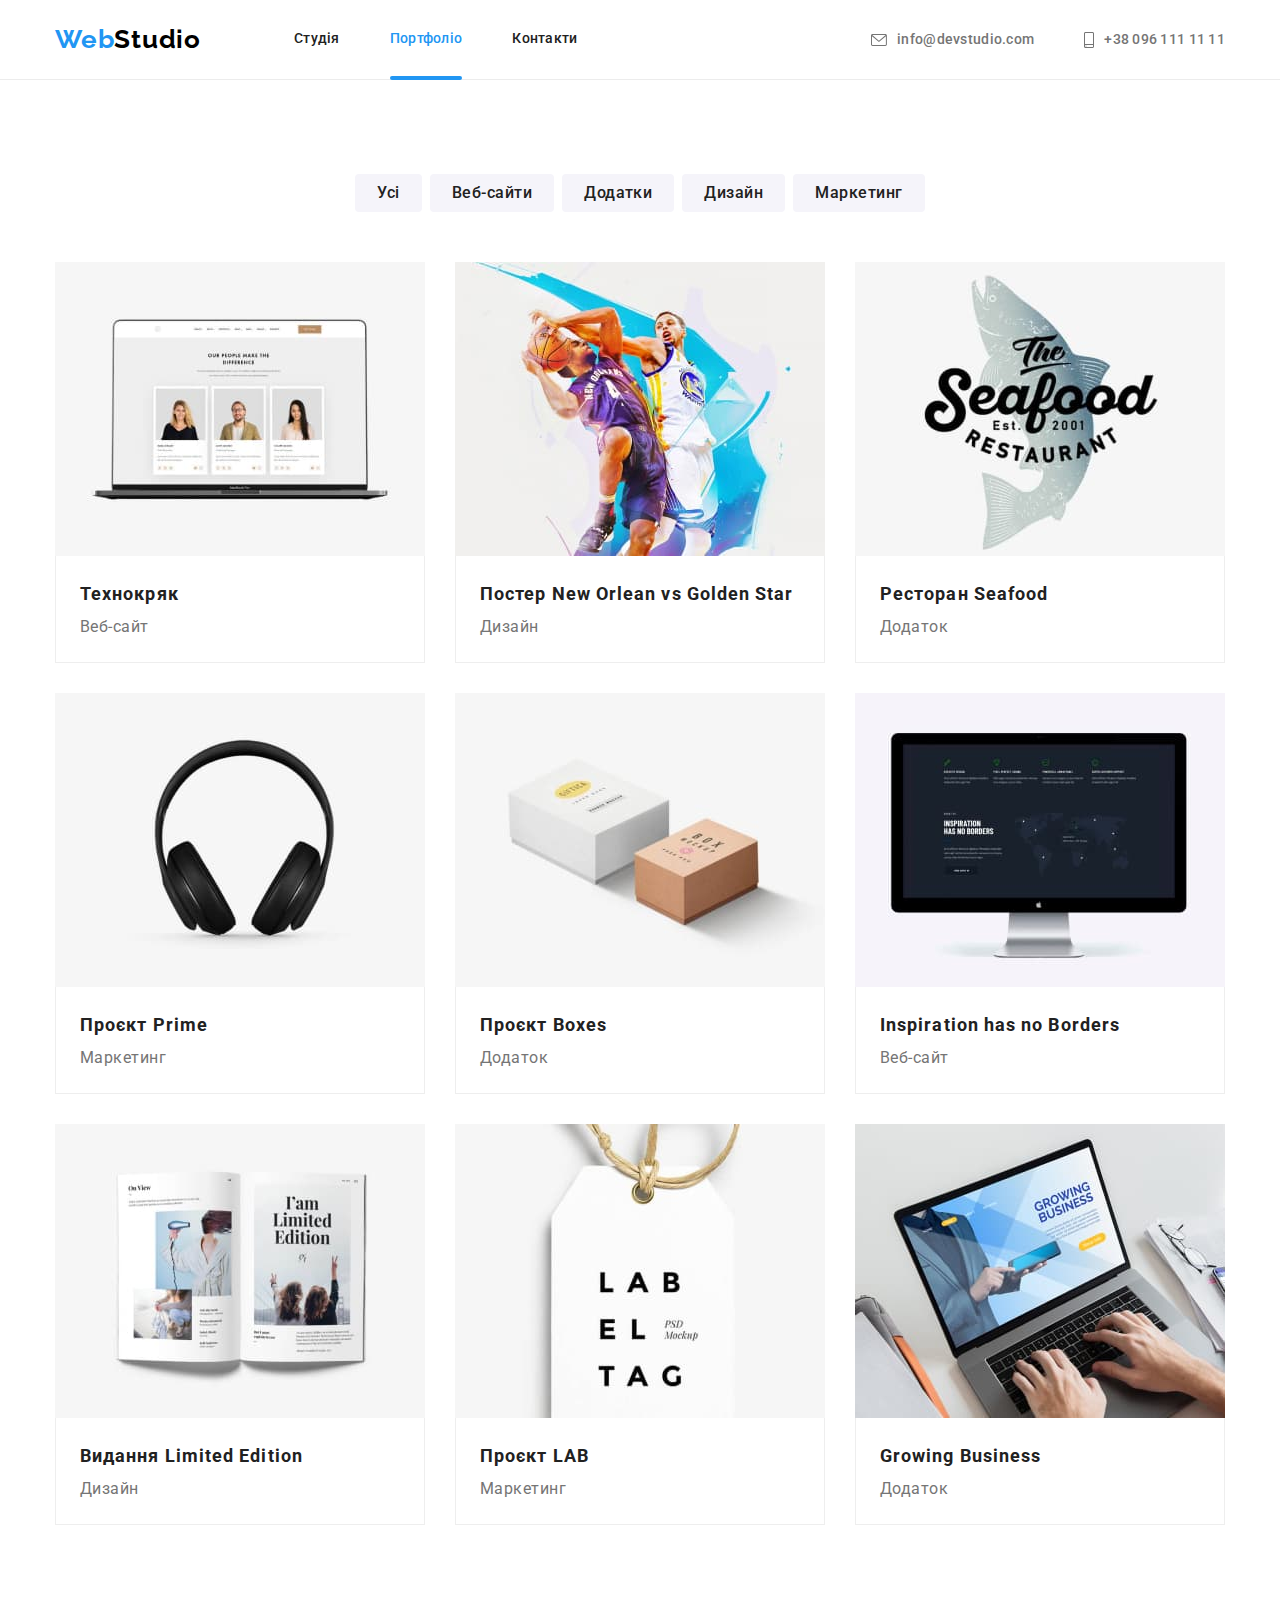
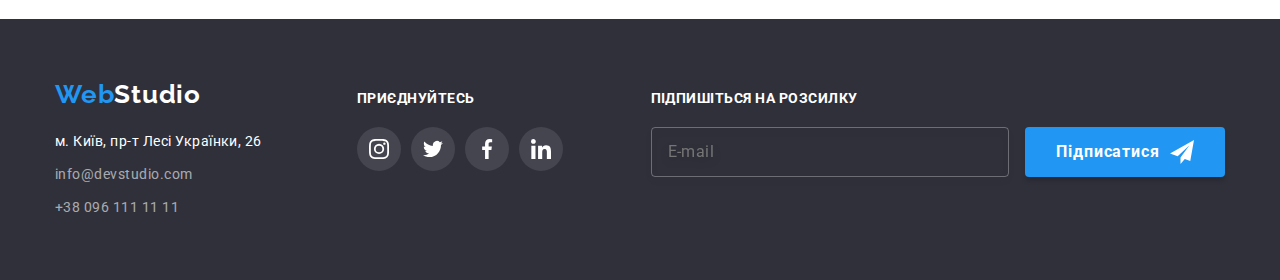
==== commit d3042160: "додає sass на всі секції" ====
--- a/portfolio.html
+++ b/portfolio.html
@@ -34,10 +34,10 @@
 
           <ul class="menu header__menu list">
             <li class="menu__item">
-              <a class="menu__link link current" href="./index.html">Студія</a>
+              <a class="menu__link link" href="./index.html">Студія</a>
             </li>
             <li class="menu__item">
-              <a class="menu__link link" href="./portfolio.html">Портфоліо</a>
+              <a class="menu__link link  current" href="./portfolio.html">Портфоліо</a>
             </li>
             <li class="menu__item"><a class="menu__link link" href="#">Контакти</a></li>
           </ul>
--- a/css/main.min.css
+++ b/css/main.min.css
@@ -1 +1 @@
-:root{--primary-text-color: #757575;--title-text-color: #212121;--accent-color: #2196f3;--secondary-accent-color: #ffffff;--hero-bg-color: #2f303a;--secondary-bg-color: #f5f4fa;--hover-btn-color: #188ce8;--header-logo-text-color: #000000;--border-header-color: #ececec;--footer-mail-tel-color: rgba(255, 255, 255, 0.6);--portfolio-item-border-color: #eeeeee;--site-soc-linc-bg-color: rgba(255, 255, 255, 0.1);--fill-icon-color: #afb1b8;--transition-duration: 250ms;--transition-timing-function: cubic-bezier(0.4, 0, 0.2, 1)}p,h1,h2,h3,h4,h5,h6{margin:0}ul,ol{margin:0;padding-left:0}button{cursor:pointer}address{font-style:normal}img{display:block;width:100%}.site-soc-link,.clients-link,.about-item-top-text,.benefits-container-image,.navigation,.header__container,.modal-send-button,.check-text,.modal-close{display:-webkit-box;display:-ms-flexbox;display:flex;-webkit-box-align:center;-ms-flex-align:center;align-items:center}.site-body{background-color:var(--secondary-accent-color);color:var(--title-text-color);font-family:"Roboto",sans-serif;letter-spacing:.03em}.list{list-style:none}.link{text-decoration:none}.visually-hidden{position:absolute;white-space:nowrap;width:1px;height:1px;overflow:hidden;border:0;padding:0;clip:rect(0 0 0 0);-webkit-clip-path:inset(50%);clip-path:inset(50%);margin:-1px}.container{width:1200px;padding-left:15px;padding-right:15px;margin:0 auto}.main-button{display:-webkit-inline-box;display:-ms-inline-flexbox;display:inline-flex;-webkit-box-align:center;-ms-flex-align:center;align-items:center;-webkit-box-pack:center;-ms-flex-pack:center;justify-content:center;font-family:"Roboto",sans-serif;font-size:16px;line-height:1.87;font-weight:700;letter-spacing:.06em;color:var(--secondary-accent-color);background-color:var(--accent-color);-webkit-box-shadow:0px 4px 4px rgba(0,0,0,.15);box-shadow:0px 4px 4px rgba(0,0,0,.15);border:0px;border-radius:4px;-webkit-transition-property:background-color;transition-property:background-color;-webkit-transition-duration:var(--transition-duration);transition-duration:var(--transition-duration);-webkit-transition-timing-function:var(--transition-timing-function);transition-timing-function:var(--transition-timing-function);cursor:pointer}.main-button:hover{background-color:var(--hover-btn-color)}.backdrop{width:100%;height:100%;background-color:rgba(0,0,0,.2);position:fixed;top:0;-webkit-transition-property:opacity,visibility;transition-property:opacity,visibility;-webkit-transition-duration:var(--transition-duration);transition-duration:var(--transition-duration);-webkit-transition-timing-function:var(--transition-timing-function);transition-timing-function:var(--transition-timing-function)}.modal{width:528px;min-height:581px;background-color:var(--secondary-accent-color);-webkit-box-shadow:0px 1px 3px rgba(0,0,0,.12),0px 1px 1px rgba(0,0,0,.14),0px 2px 1px rgba(0,0,0,.2);box-shadow:0px 1px 3px rgba(0,0,0,.12),0px 1px 1px rgba(0,0,0,.14),0px 2px 1px rgba(0,0,0,.2);border-radius:4px;position:absolute;top:50%;left:50%;padding:40px;-webkit-transform:translate(-50%, -50%) scale(1);transform:translate(-50%, -50%) scale(1);-webkit-transition:-webkit-transform var(--transition-duration) var(--transition-timing-function);transition:-webkit-transform var(--transition-duration) var(--transition-timing-function);transition:transform var(--transition-duration) var(--transition-timing-function);transition:transform var(--transition-duration) var(--transition-timing-function), -webkit-transform var(--transition-duration) var(--transition-timing-function)}.backdrop.is-hidden .modal{-webkit-transform:translate(-50%, -50%) scale(0);transform:translate(-50%, -50%) scale(0)}.modal-close{width:30px;height:30px;background-color:rgba(0,0,0,0);border:1px solid rgba(0,0,0,.1);border-radius:50%;position:absolute;right:8px;top:8px;-webkit-box-pack:center;-ms-flex-pack:center;justify-content:center;cursor:pointer;-webkit-transition-property:fill;transition-property:fill;-webkit-transition-duration:var(--transition-duration);transition-duration:var(--transition-duration);-webkit-transition-timing-function:var(--transition-timing-function);transition-timing-function:var(--transition-timing-function)}.modal-close:hover{fill:var(--hover-btn-color)}.backdrop.is-hidden{opacity:0;visibility:hidden;pointer-events:none}.modal-title{font-weight:700;font-size:20px;line-height:1.15;text-align:center;margin-bottom:12px}.modal-field{margin-bottom:10px}.input-wrap{position:relative}.modal-input{width:100%;height:40px;padding:12px;padding-left:42px;border:1px solid rgba(33,33,33,.2);border-radius:4px;outline:rgba(0,0,0,0);-webkit-transition-property:border-color;transition-property:border-color;-webkit-transition-duration:var(--transition-duration);transition-duration:var(--transition-duration);-webkit-transition-timing-function:var(--transition-timing-function);transition-timing-function:var(--transition-timing-function)}.modal-input:focus{border-color:var(--accent-color);outline:none}.inpul-label{font-size:12px;line-height:1.17;font-weight:400;letter-spacing:.01em;color:var(--primary-text-color)}.inpul-label{display:block;margin-bottom:4px}.modal-user-comment{width:100%;height:120px;border:1px solid rgba(33,33,33,.2);border-radius:4px;padding:12px 16px;resize:none}.modal-user-comment::-webkit-input-placeholder{font-family:"Roboto",sans-serif;font-size:12px;line-height:1.17;font-weight:400;letter-spacing:.01em;color:rgba(117,117,117,.5)}.modal-user-comment::-moz-placeholder{font-family:"Roboto",sans-serif;font-size:12px;line-height:1.17;font-weight:400;letter-spacing:.01em;color:rgba(117,117,117,.5)}.modal-user-comment:-ms-input-placeholder{font-family:"Roboto",sans-serif;font-size:12px;line-height:1.17;font-weight:400;letter-spacing:.01em;color:rgba(117,117,117,.5)}.modal-user-comment::-ms-input-placeholder{font-family:"Roboto",sans-serif;font-size:12px;line-height:1.17;font-weight:400;letter-spacing:.01em;color:rgba(117,117,117,.5)}.modal-user-comment::placeholder{font-family:"Roboto",sans-serif;font-size:12px;line-height:1.17;font-weight:400;letter-spacing:.01em;color:rgba(117,117,117,.5)}.modal-input:focus+.modal-input-icon{fill:var(--accent-color)}.modal-input-icon{position:absolute;left:12px;top:50%;-webkit-transform:translateY(-50%);transform:translateY(-50%)}.check-text{font-size:14px;line-height:1.71;font-weight:400;color:var(--primary-text-color);-webkit-box-pack:center;-ms-flex-pack:center;justify-content:center}.check-text span{width:16px;height:15px;border:2px solid var(--title-text-color);border-radius:3px;margin-right:8px;display:-webkit-box;display:-ms-flexbox;display:flex;-webkit-box-align:center;-ms-flex-align:center;align-items:center;-webkit-box-pack:center;-ms-flex-pack:center;justify-content:center;fill:rgba(0,0,0,0);-webkit-transition-property:background-color,fill,border-color;transition-property:background-color,fill,border-color;-webkit-transition-duration:var(--transition-duration);transition-duration:var(--transition-duration);-webkit-transition-timing-function:var(--transition-timing-function);transition-timing-function:var(--transition-timing-function)}.input-check:checked+.check-text span{background-color:var(--accent-color);border-color:rgba(0,0,0,0);fill:var(--secondary-accent-color)}.input-check:focus+.check-text span{border-color:var(--accent-color)}.contract-conditions{color:var(--accent-color);margin-left:5px}.contract-conditions::after{content:"";border-bottom:1px solid var(--accent-color)}.modal-send-button{font-family:"Roboto",sans-serif;font-style:normal;font-size:16px;line-height:1.88;font-weight:700;letter-spacing:.06em;text-align:center;color:var(--secondary-accent-color);background-color:var(--accent-color);margin:0 auto;width:200px;-webkit-box-shadow:0px 4px 4px rgba(0,0,0,.15);box-shadow:0px 4px 4px rgba(0,0,0,.15);border:0px;border-radius:4px;padding:10px 52px;-webkit-transition-property:background-color;transition-property:background-color;-webkit-transition-duration:var(--transition-duration);transition-duration:var(--transition-duration);-webkit-transition-timing-function:var(--transition-timing-function);transition-timing-function:var(--transition-timing-function)}.modal-send-button:hover,.modal-send-button:focus{cursor:pointer;background-color:var(--hover-btn-color);outline:0}.header{padding:24px 0;border-bottom:1px solid var(--border-header-color)}.logo{color:var(--header-logo-text-color);font-family:"Raleway",sans-serif;font-size:26px;line-height:1.19;font-weight:700;letter-spacing:.03em}.logo__accent{color:var(--accent-color)}.header-logo:focus{color:var(--accent-color)}.menu{font-size:14px;line-height:1.14;font-weight:500;letter-spacing:.02em;display:-webkit-box;display:-ms-flexbox;display:flex;gap:50px}.header__menu{margin-left:93px}.menu__link{display:block;position:relative}.menu__link.current::after{content:"";position:absolute;left:0;bottom:-33px;display:block;width:100%;height:4px;border-radius:2px;background-color:var(--accent-color)}.menu .menu__link{color:var(--title-text-color);-webkit-transition-property:color;transition-property:color;-webkit-transition-duration:var(--transition-duration);transition-duration:var(--transition-duration);-webkit-transition-timing-function:var(--transition-timing-function);transition-timing-function:var(--transition-timing-function)}.menu .menu__link:hover,.menu .menu__link:focus{color:var(--accent-color);outline:0}.menu .menu__link.current{color:var(--accent-color)}.contacts{display:-webkit-box;display:-ms-flexbox;display:flex;gap:50px}.header__contacts{margin-left:auto}.contacts__mail,.contacts__tel{font-size:14px;line-height:1.14;font-weight:500;letter-spacing:.02em;color:var(--primary-text-color);vertical-align:middle;-webkit-transition-property:color;transition-property:color;-webkit-transition-duration:var(--transition-duration);transition-duration:var(--transition-duration);-webkit-transition-timing-function:var(--transition-timing-function);transition-timing-function:var(--transition-timing-function)}.contacts__mail:hover,.contacts__mail:focus,.contacts__tel:hover,.contacts__tel:focus{color:var(--accent-color);outline:0}.contacts__icon{margin-right:10px;fill:currentColor;vertical-align:middle}.hero{background-color:var(--hero-bg-color);padding-top:200px;padding-bottom:200px;text-align:center;max-width:1600px;height:600px;margin-left:auto;margin-right:auto;background-image:-webkit-gradient(linear, left top, right top, from(rgba(47, 48, 58, 0.4)), to(rgba(47, 48, 58, 0.4))),url(../images/hero-img.jpg);background-image:linear-gradient(to right, rgba(47, 48, 58, 0.4), rgba(47, 48, 58, 0.4)),url(../images/hero-img.jpg);background-size:cover;background-repeat:no-repeat;background-position:center}.hero-title{font-size:44px;line-height:1.36;font-weight:900;letter-spacing:.06em;text-transform:uppercase;color:var(--secondary-accent-color);max-width:696px;margin:0 auto}.hero-button{font-family:"Roboto",sans-serif;font-style:normal;font-size:16px;line-height:1.88;font-weight:700;letter-spacing:.06em;color:var(--secondary-accent-color);background-color:var(--accent-color);margin-top:30px;width:216px;-webkit-box-shadow:0px 4px 4px rgba(0,0,0,.15);box-shadow:0px 4px 4px rgba(0,0,0,.15);border:0px;border-radius:4px;padding:10px 0;-webkit-transition-property:background-color;transition-property:background-color;-webkit-transition-duration:var(--transition-duration);transition-duration:var(--transition-duration);-webkit-transition-timing-function:var(--transition-timing-function);transition-timing-function:var(--transition-timing-function)}.hero-button:hover,.hero-button:focus{cursor:pointer;background-color:var(--hover-btn-color);outline:0}.benefits{padding-top:94px;padding-bottom:94px}.benefits-list{display:-webkit-box;display:-ms-flexbox;display:flex;gap:30px}.benefits-item{-ms-flex-preferred-size:calc((100% - 30px)/4);flex-basis:calc((100% - 30px)/4)}.benefits-container-image{width:270px;height:120px;-webkit-box-pack:center;-ms-flex-pack:center;justify-content:center;background-color:var(--secondary-bg-color);margin-bottom:30px}.benefits-title{font-size:14px;line-height:1.14;font-weight:700;letter-spacing:.03em;text-transform:uppercase;color:var(--title-text-color);margin-bottom:10px}.benefits-after-title{font-size:14px;line-height:1.71;font-weight:400;letter-spacing:.03em;color:var(--primary-text-color)}.about{text-align:center;padding-bottom:94px}.about-title{color:var(--title-text-color);font-size:36px;line-height:1.17;font-weight:700;letter-spacing:.03em;margin-bottom:50px}.about-list{display:-webkit-box;display:-ms-flexbox;display:flex;gap:30px}.about-item-text-wrap{position:relative}.about-item-top-text{position:absolute;bottom:0;width:370px;height:70px;font-size:14px;line-height:1.14;font-weight:700;text-transform:uppercase;color:var(--secondary-accent-color);-webkit-box-pack:center;-ms-flex-pack:center;justify-content:center;background:rgba(47,48,58,.8)}.employees{background-color:var(--secondary-bg-color);text-align:center;padding:94px 0}.employees-list{display:-webkit-box;display:-ms-flexbox;display:flex;gap:30px}.employees-item{background-color:var(--secondary-accent-color);-webkit-box-shadow:0px 1px 3px rgba(0,0,0,.12),0px 1px 1px rgba(0,0,0,.14),0px 2px 1px rgba(0,0,0,.2);box-shadow:0px 1px 3px rgba(0,0,0,.12),0px 1px 1px rgba(0,0,0,.14),0px 2px 1px rgba(0,0,0,.2);border-radius:0px 0px 4px 4px}.employees-title{font-size:36px;line-height:1.17;font-weight:700;letter-spacing:.03em;color:var(--title-text-color);margin-bottom:50px}.employees-name{font-size:16px;line-height:1.19;font-weight:500;letter-spacing:.03em;text-align:center;margin-bottom:10px;color:var(--title-text-color)}.position{font-size:16px;line-height:1.19;font-weight:400;letter-spacing:.03em;text-align:center;color:var(--primary-text-color);margin-bottom:16px}.employees-specialization{padding:30px 0;font-size:0}.employees-soc-list{display:-webkit-box;display:-ms-flexbox;display:flex;-webkit-box-pack:center;-ms-flex-pack:center;justify-content:center;gap:10px}.employees-soc-item{width:44px;height:44px}.employees-soc-link{width:100%;height:100%;display:-webkit-box;display:-ms-flexbox;display:flex;background:var(--secondary-accent-color);border-radius:50%;-webkit-box-align:center;-ms-flex-align:center;align-items:center;-webkit-box-pack:center;-ms-flex-pack:center;justify-content:center;-webkit-transition-property:background-color,fill;transition-property:background-color,fill;-webkit-transition-duration:var(--transition-duration);transition-duration:var(--transition-duration);-webkit-transition-timing-function:var(--transition-timing-function);transition-timing-function:var(--transition-timing-function)}.employees-soc-icon{fill:var(--fill-icon-color);-webkit-transition-property:fill;transition-property:fill;-webkit-transition-duration:var(--transition-duration);transition-duration:var(--transition-duration);-webkit-transition-timing-function:var(--transition-timing-function);transition-timing-function:var(--transition-timing-function)}.employees-soc-link:hover,.employees-soc-link:focus{background-color:var(--accent-color);outline:0}.employees-soc-link:hover .employees-soc-icon,.employees-soc-link:focus .employees-soc-icon{fill:var(--secondary-accent-color);outline:0}.clients-section{padding-top:94px;padding-bottom:94px}.clients-title{font-size:36px;line-height:1.17;font-weight:700;text-align:center;color:var(--title-text-color);margin-bottom:50px}.clients-list{display:-webkit-box;display:-ms-flexbox;display:flex;gap:30px;list-style-type:none}.clients-item{width:calc((100% - 150px)/6);height:92px}.clients-link{width:100%;height:100%;border:1px solid var(--fill-icon-color);border-radius:4px;-webkit-box-pack:center;-ms-flex-pack:center;justify-content:center;-webkit-transition-property:border-color,fill;transition-property:border-color,fill;-webkit-transition-duration:var(--transition-duration);transition-duration:var(--transition-duration);-webkit-transition-timing-function:var(--transition-timing-function);transition-timing-function:var(--transition-timing-function)}.cliens-icon{fill:var(--fill-icon-color);-webkit-transition-property:fill;transition-property:fill;-webkit-transition-duration:var(--transition-duration);transition-duration:var(--transition-duration);-webkit-transition-timing-function:var(--transition-timing-function);transition-timing-function:var(--transition-timing-function)}.clients-link:hover,.clients-link:focus{border-color:var(--accent-color);outline:0}.clients-link:hover .cliens-icon,.clients-link:focus .cliens-icon{fill:var(--accent-color);outline:0}.footer{background-color:var(--hero-bg-color);color:var(--secondary-accent-color);padding:60px 0}.footer-position{display:-webkit-box;display:-ms-flexbox;display:flex;-webkit-box-align:baseline;-ms-flex-align:baseline;align-items:baseline}.footer .address-item{display:block}.footer .address-item+.address-item{margin-top:9px}.footer-logo{font-family:"Raleway",sans-serif;font-size:26px;line-height:1.19;font-weight:700;letter-spacing:.03em;color:var(--accent-color)}.footer .footer-logo-accent{color:var(--secondary-accent-color)}.footer-address{margin-top:20px}.address-location{color:var(--secondary-accent-color);font-size:14px;line-height:1.71;font-weight:400;font-style:normal;-webkit-transition-property:color;transition-property:color;-webkit-transition-duration:var(--transition-duration);transition-duration:var(--transition-duration);-webkit-transition-timing-function:var(--transition-timing-function);transition-timing-function:var(--transition-timing-function)}.footer .footer-mail,.footer .footer-tel{font-size:14px;line-height:1.71;font-weight:400;color:var(--footer-mail-tel-color);-webkit-transition-property:color;transition-property:color;-webkit-transition-duration:var(--transition-duration);transition-duration:var(--transition-duration);-webkit-transition-timing-function:var(--transition-timing-function);transition-timing-function:var(--transition-timing-function)}.footer .address-location:hover,.footer .address-location:focus,.footer .footer-mail:hover,.footer .footer-mail:focus,.footer .footer-tel:hover,.footer .footer-tel:focus{color:var(--accent-color);outline:0}.footer-second-block{margin-left:95px}.invitation-text{margin-bottom:20px;font-size:14px;line-height:1.14;font-weight:700;text-transform:uppercase}.site-soc-list{display:-webkit-box;display:-ms-flexbox;display:flex;-webkit-box-pack:center;-ms-flex-pack:center;justify-content:center;gap:10px}.site-soc-link{width:100%;height:100%;background:var(--site-soc-linc-bg-color);border-radius:50%;-webkit-box-pack:center;-ms-flex-pack:center;justify-content:center;-webkit-transition-property:background-color;transition-property:background-color;-webkit-transition-duration:var(--transition-duration);transition-duration:var(--transition-duration);-webkit-transition-timing-function:var(--transition-timing-function);transition-timing-function:var(--transition-timing-function)}.site-soc-item{width:44px;height:44px}.site-soc-icon{fill:var(--secondary-accent-color)}.site-soc-link:hover,.site-soc-link:focus{background-color:var(--accent-color);outline:0}.site-soc-link:hover .site-soc-icon,.site-soc-link:focus .site-soc-icon{fill:var(--secondary-accent-color);outline:0}.footer-third-block{margin-left:auto}.footer-subscription-title{margin-bottom:20px;font-size:14px;line-height:1.14;font-weight:700;text-transform:uppercase}.footer-subscription-form-mail{min-width:358px;padding:15px;padding-left:16px;border:1px solid rgba(255,255,255,.3);-webkit-filter:drop-shadow(0px 4px 4px rgba(0, 0, 0, 0.15));filter:drop-shadow(0px 4px 4px rgba(0, 0, 0, 0.15));border-radius:4px;color:var(--secondary-accent-color);background-color:rgba(0,0,0,0);-webkit-transition-property:border;transition-property:border;-webkit-transition-duration:var(--transition-duration);transition-duration:var(--transition-duration);-webkit-transition-timing-function:var(--transition-timing-function);transition-timing-function:var(--transition-timing-function)}.footer-subscription-form-mail:focus{outline:none;border:1px solid var(--accent-color)}.footer-subscription-form-mail::-webkit-input-placeholder{font-size:16px;line-height:1.25;letter-spacing:.03em}.footer-subscription-form-mail::-moz-placeholder{font-size:16px;line-height:1.25;letter-spacing:.03em}.footer-subscription-form-mail:-ms-input-placeholder{font-size:16px;line-height:1.25;letter-spacing:.03em}.footer-subscription-form-mail::-ms-input-placeholder{font-size:16px;line-height:1.25;letter-spacing:.03em}.footer-subscription-form-mail::placeholder{font-size:16px;line-height:1.25;letter-spacing:.03em}.subscription-button{width:200px;margin-left:12px;padding:10px 28px}.subscription-button-send-icon{margin-left:10px;fill:var(--secondary-accent-color)}.portfolio-section{padding:94px 0}.filter-list{display:-webkit-box;display:-ms-flexbox;display:flex;-webkit-box-pack:center;-ms-flex-pack:center;justify-content:center;margin-bottom:50px;gap:8px}.filter-button{font-family:"Roboto",sans-serif;font-style:normal;font-size:16px;line-height:1.62;font-weight:500;letter-spacing:.03em;text-align:center;color:var(--title-text-color);background-color:var(--secondary-bg-color);padding:6px 22px;border:0;border-radius:4px;-webkit-transition-property:background-color,color,-webkit-box-shadow;transition-property:background-color,color,-webkit-box-shadow;transition-property:background-color,color,box-shadow;transition-property:background-color,color,box-shadow,-webkit-box-shadow;-webkit-transition-duration:var(--transition-duration);transition-duration:var(--transition-duration);-webkit-transition-timing-function:var(--transition-timing-function);transition-timing-function:var(--transition-timing-function)}.filter-button:hover,.filter-button:focus{color:var(--secondary-accent-color);background-color:var(--accent-color);cursor:pointer;-webkit-box-shadow:0px 3px 1px rgba(0,0,0,.1),0px 1px 2px rgba(0,0,0,.08),0px 2px 2px rgba(0,0,0,.12);box-shadow:0px 3px 1px rgba(0,0,0,.1),0px 1px 2px rgba(0,0,0,.08),0px 2px 2px rgba(0,0,0,.12);outline:0}.portfolio-list{display:-webkit-box;display:-ms-flexbox;display:flex;-ms-flex-wrap:wrap;flex-wrap:wrap;gap:30px}.portfolio-list .portfolio-item{-ms-flex-preferred-size:calc((100% - 60px)/3);flex-basis:calc((100% - 60px)/3);-webkit-transition-property:-webkit-box-shadow;transition-property:-webkit-box-shadow;transition-property:box-shadow;transition-property:box-shadow, -webkit-box-shadow;-webkit-transition-duration:var(--transition-duration);transition-duration:var(--transition-duration);-webkit-transition-timing-function:var(--transition-timing-function);transition-timing-function:var(--transition-timing-function)}.portfolio-list .portfolio-item:hover{-webkit-box-shadow:0px 1px 1px rgba(0,0,0,.12),0px 4px 4px rgba(0,0,0,.06),1px 4px 6px rgba(0,0,0,.16);box-shadow:0px 1px 1px rgba(0,0,0,.12),0px 4px 4px rgba(0,0,0,.06),1px 4px 6px rgba(0,0,0,.16)}.portfolio-item:hover .portfolio-top-text{-webkit-transform:translateY(0);transform:translateY(0)}.portfolio-top-wrap{position:relative;overflow:hidden}.portfolio-top-text{position:absolute;top:0;padding:63px 24px;font-size:18px;line-height:1.56;font-weight:400;letter-spacing:.03em;color:var(--secondary-accent-color);background-color:rgba(33,150,243,.9);height:100%;-webkit-transform:translateY(100%);transform:translateY(100%);-webkit-transition:-webkit-transform var(--transition-duration) var(--transition-timing-function);transition:-webkit-transform var(--transition-duration) var(--transition-timing-function);transition:transform var(--transition-duration) var(--transition-timing-function);transition:transform var(--transition-duration) var(--transition-timing-function), -webkit-transform var(--transition-duration) var(--transition-timing-function);overflow:auto}.portfolio-belong{padding:20px 24px;border:1px solid var(--portfolio-item-border-color);border-top:0}.work{font-size:18px;line-height:2;font-weight:700;letter-spacing:.06em;color:var(--title-text-color)}.filter-types{font-size:16px;line-height:1.88;font-weight:400;letter-spacing:.03em;color:var(--primary-text-color)}/*# sourceMappingURL=main.min.css.map */+:root{--primary-text-color: #757575;--title-text-color: #212121;--accent-color: #2196f3;--secondary-accent-color: #ffffff;--hero-bg-color: #2f303a;--secondary-bg-color: #f5f4fa;--hover-btn-color: #188ce8;--header-logo-text-color: #000000;--border-header-color: #ececec;--footer-mail-tel-color: rgba(255, 255, 255, 0.6);--portfolio-item-border-color: #eeeeee;--site-soc-linc-bg-color: rgba(255, 255, 255, 0.1);--fill-icon-color: #afb1b8;--transition-duration: 250ms;--transition-timing-function: cubic-bezier(0.4, 0, 0.2, 1)}p,h1,h2,h3,h4,h5,h6{margin:0}ul,ol{margin:0;padding-left:0}button{cursor:pointer}address{font-style:normal}img{display:block;width:100%}.site-soc-link,.clients-link,.about-item-top-text,.benefits-container-image,.navigation,.header__container,.modal-send-button,.check-text,.modal-close{display:-webkit-box;display:-ms-flexbox;display:flex;-webkit-box-align:center;-ms-flex-align:center;align-items:center}html{-webkit-box-sizing:border-box;box-sizing:border-box}*,*::before,*::after{-webkit-box-sizing:inherit;box-sizing:inherit}.site-body{background-color:var(--secondary-accent-color);color:var(--title-text-color);font-family:"Roboto",sans-serif;letter-spacing:.03em}.list{list-style:none}.link{text-decoration:none}.visually-hidden{position:absolute;white-space:nowrap;width:1px;height:1px;overflow:hidden;border:0;padding:0;clip:rect(0 0 0 0);-webkit-clip-path:inset(50%);clip-path:inset(50%);margin:-1px}.container{width:1200px;padding-left:15px;padding-right:15px;margin:0 auto}.main-button{display:-webkit-inline-box;display:-ms-inline-flexbox;display:inline-flex;-webkit-box-align:center;-ms-flex-align:center;align-items:center;-webkit-box-pack:center;-ms-flex-pack:center;justify-content:center;font-family:"Roboto",sans-serif;font-size:16px;line-height:1.87;font-weight:700;letter-spacing:.06em;color:var(--secondary-accent-color);background-color:var(--accent-color);-webkit-box-shadow:0px 4px 4px rgba(0,0,0,.15);box-shadow:0px 4px 4px rgba(0,0,0,.15);border:0px;border-radius:4px;-webkit-transition-property:background-color;transition-property:background-color;-webkit-transition-duration:var(--transition-duration);transition-duration:var(--transition-duration);-webkit-transition-timing-function:var(--transition-timing-function);transition-timing-function:var(--transition-timing-function);cursor:pointer}.main-button:hover{background-color:var(--hover-btn-color)}.backdrop{width:100%;height:100%;background-color:rgba(0,0,0,.2);position:fixed;top:0;-webkit-transition-property:opacity,visibility;transition-property:opacity,visibility;-webkit-transition-duration:var(--transition-duration);transition-duration:var(--transition-duration);-webkit-transition-timing-function:var(--transition-timing-function);transition-timing-function:var(--transition-timing-function)}.modal{width:528px;min-height:581px;background-color:var(--secondary-accent-color);-webkit-box-shadow:0px 1px 3px rgba(0,0,0,.12),0px 1px 1px rgba(0,0,0,.14),0px 2px 1px rgba(0,0,0,.2);box-shadow:0px 1px 3px rgba(0,0,0,.12),0px 1px 1px rgba(0,0,0,.14),0px 2px 1px rgba(0,0,0,.2);border-radius:4px;position:absolute;top:50%;left:50%;padding:40px;-webkit-transform:translate(-50%, -50%) scale(1);transform:translate(-50%, -50%) scale(1);-webkit-transition:-webkit-transform var(--transition-duration) var(--transition-timing-function);transition:-webkit-transform var(--transition-duration) var(--transition-timing-function);transition:transform var(--transition-duration) var(--transition-timing-function);transition:transform var(--transition-duration) var(--transition-timing-function), -webkit-transform var(--transition-duration) var(--transition-timing-function)}.backdrop.is-hidden .modal{-webkit-transform:translate(-50%, -50%) scale(0);transform:translate(-50%, -50%) scale(0)}.modal-close{width:30px;height:30px;background-color:rgba(0,0,0,0);border:1px solid rgba(0,0,0,.1);border-radius:50%;position:absolute;right:8px;top:8px;-webkit-box-pack:center;-ms-flex-pack:center;justify-content:center;cursor:pointer;-webkit-transition-property:fill;transition-property:fill;-webkit-transition-duration:var(--transition-duration);transition-duration:var(--transition-duration);-webkit-transition-timing-function:var(--transition-timing-function);transition-timing-function:var(--transition-timing-function)}.modal-close:hover{fill:var(--hover-btn-color)}.backdrop.is-hidden{opacity:0;visibility:hidden;pointer-events:none}.modal-title{font-weight:700;font-size:20px;line-height:1.15;text-align:center;margin-bottom:12px}.modal-field{margin-bottom:10px}.input-wrap{position:relative}.modal-input{width:100%;height:40px;padding:12px;padding-left:42px;border:1px solid rgba(33,33,33,.2);border-radius:4px;outline:rgba(0,0,0,0);-webkit-transition-property:border-color;transition-property:border-color;-webkit-transition-duration:var(--transition-duration);transition-duration:var(--transition-duration);-webkit-transition-timing-function:var(--transition-timing-function);transition-timing-function:var(--transition-timing-function)}.modal-input:focus{border-color:var(--accent-color);outline:none}.input-label{display:block;margin-bottom:4px;font-size:12px;line-height:1.17;font-weight:400;letter-spacing:.01em;color:var(--primary-text-color)}.modal-user-comment{width:100%;height:120px;border:1px solid rgba(33,33,33,.2);border-radius:4px;padding:12px 16px;resize:none}.modal-user-comment::-webkit-input-placeholder{font-family:"Roboto",sans-serif;font-size:12px;line-height:1.17;font-weight:400;letter-spacing:.01em;color:rgba(117,117,117,.5)}.modal-user-comment::-moz-placeholder{font-family:"Roboto",sans-serif;font-size:12px;line-height:1.17;font-weight:400;letter-spacing:.01em;color:rgba(117,117,117,.5)}.modal-user-comment:-ms-input-placeholder{font-family:"Roboto",sans-serif;font-size:12px;line-height:1.17;font-weight:400;letter-spacing:.01em;color:rgba(117,117,117,.5)}.modal-user-comment::-ms-input-placeholder{font-family:"Roboto",sans-serif;font-size:12px;line-height:1.17;font-weight:400;letter-spacing:.01em;color:rgba(117,117,117,.5)}.modal-user-comment::placeholder{font-family:"Roboto",sans-serif;font-size:12px;line-height:1.17;font-weight:400;letter-spacing:.01em;color:rgba(117,117,117,.5)}.modal-input-icon{position:absolute;left:12px;top:50%;-webkit-transform:translateY(-50%);transform:translateY(-50%)}.modal-input:focus+.modal-input-icon{fill:var(--accent-color)}.check-text{font-size:14px;line-height:1.71;font-weight:400;color:var(--primary-text-color);-webkit-box-pack:center;-ms-flex-pack:center;justify-content:center}.check-text span{width:16px;height:15px;border:2px solid var(--title-text-color);border-radius:3px;margin-right:8px;display:-webkit-box;display:-ms-flexbox;display:flex;-webkit-box-align:center;-ms-flex-align:center;align-items:center;-webkit-box-pack:center;-ms-flex-pack:center;justify-content:center;fill:rgba(0,0,0,0);-webkit-transition-property:background-color,fill,border-color;transition-property:background-color,fill,border-color;-webkit-transition-duration:var(--transition-duration);transition-duration:var(--transition-duration);-webkit-transition-timing-function:var(--transition-timing-function);transition-timing-function:var(--transition-timing-function)}.input-check:checked+.check-text span{background-color:var(--accent-color);border-color:rgba(0,0,0,0);fill:var(--secondary-accent-color)}.input-check:focus+.check-text span{border-color:var(--accent-color)}.contract-conditions{color:var(--accent-color);margin-left:5px}.contract-conditions::after{content:"";border-bottom:1px solid var(--accent-color)}.modal-send-button{font-family:"Roboto",sans-serif;font-style:normal;font-size:16px;line-height:1.88;font-weight:700;letter-spacing:.06em;text-align:center;color:var(--secondary-accent-color);background-color:var(--accent-color);margin:0 auto;width:200px;-webkit-box-shadow:0px 4px 4px rgba(0,0,0,.15);box-shadow:0px 4px 4px rgba(0,0,0,.15);border:0px;border-radius:4px;padding:10px 52px;-webkit-transition-property:background-color;transition-property:background-color;-webkit-transition-duration:var(--transition-duration);transition-duration:var(--transition-duration);-webkit-transition-timing-function:var(--transition-timing-function);transition-timing-function:var(--transition-timing-function)}.modal-send-button:hover,.modal-send-button:focus{cursor:pointer;background-color:var(--hover-btn-color);outline:0}.header{padding:24px 0;border-bottom:1px solid var(--border-header-color)}.logo{color:var(--header-logo-text-color);font-family:"Raleway",sans-serif;font-size:26px;line-height:1.19;font-weight:700;letter-spacing:.03em}.logo:focus{color:var(--accent-color)}.logo__accent{color:var(--accent-color)}.menu{font-size:14px;line-height:1.14;font-weight:500;letter-spacing:.02em;display:-webkit-box;display:-ms-flexbox;display:flex;gap:50px}.header__menu{margin-left:93px}.menu__link{display:block;position:relative}.menu__link.current::after{content:"";position:absolute;left:0;bottom:-33px;display:block;width:100%;height:4px;border-radius:2px;background-color:var(--accent-color)}.menu .menu__link{color:var(--title-text-color);-webkit-transition-property:color;transition-property:color;-webkit-transition-duration:var(--transition-duration);transition-duration:var(--transition-duration);-webkit-transition-timing-function:var(--transition-timing-function);transition-timing-function:var(--transition-timing-function)}.menu .menu__link:hover,.menu .menu__link:focus{color:var(--accent-color);outline:0}.menu .menu__link.current{color:var(--accent-color)}.contacts{display:-webkit-box;display:-ms-flexbox;display:flex;gap:50px}.header__contacts{margin-left:auto}.contacts__mail,.contacts__tel{font-size:14px;line-height:1.14;font-weight:500;letter-spacing:.02em;color:var(--primary-text-color);vertical-align:middle;-webkit-transition-property:color;transition-property:color;-webkit-transition-duration:var(--transition-duration);transition-duration:var(--transition-duration);-webkit-transition-timing-function:var(--transition-timing-function);transition-timing-function:var(--transition-timing-function)}.contacts__mail:hover,.contacts__mail:focus,.contacts__tel:hover,.contacts__tel:focus{color:var(--accent-color);outline:0}.contacts__icon{margin-right:10px;fill:currentColor;vertical-align:middle}.hero{background-color:var(--hero-bg-color);padding-top:200px;padding-bottom:200px;text-align:center;max-width:1600px;height:600px;margin-left:auto;margin-right:auto;background-image:-webkit-gradient(linear, left top, right top, from(rgba(47, 48, 58, 0.4)), to(rgba(47, 48, 58, 0.4))),url(../images/hero-img.jpg);background-image:linear-gradient(to right, rgba(47, 48, 58, 0.4), rgba(47, 48, 58, 0.4)),url(../images/hero-img.jpg);background-size:cover;background-repeat:no-repeat;background-position:center}.hero-title{font-size:44px;line-height:1.36;font-weight:900;letter-spacing:.06em;text-transform:uppercase;color:var(--secondary-accent-color);max-width:696px;margin:0 auto}.hero-button{font-family:"Roboto",sans-serif;font-style:normal;font-size:16px;line-height:1.88;font-weight:700;letter-spacing:.06em;color:var(--secondary-accent-color);background-color:var(--accent-color);margin-top:30px;width:216px;-webkit-box-shadow:0px 4px 4px rgba(0,0,0,.15);box-shadow:0px 4px 4px rgba(0,0,0,.15);border:0px;border-radius:4px;padding:10px 0;-webkit-transition-property:background-color;transition-property:background-color;-webkit-transition-duration:var(--transition-duration);transition-duration:var(--transition-duration);-webkit-transition-timing-function:var(--transition-timing-function);transition-timing-function:var(--transition-timing-function)}.hero-button:hover,.hero-button:focus{cursor:pointer;background-color:var(--hover-btn-color);outline:0}.benefits{padding-top:94px;padding-bottom:94px}.benefits-list{display:-webkit-box;display:-ms-flexbox;display:flex;gap:30px}.benefits-item{-ms-flex-preferred-size:calc((100% - 30px)/4);flex-basis:calc((100% - 30px)/4)}.benefits-container-image{width:270px;height:120px;-webkit-box-pack:center;-ms-flex-pack:center;justify-content:center;background-color:var(--secondary-bg-color);margin-bottom:30px}.benefits-title{font-size:14px;line-height:1.14;font-weight:700;letter-spacing:.03em;text-transform:uppercase;color:var(--title-text-color);margin-bottom:10px}.benefits-after-title{font-size:14px;line-height:1.71;font-weight:400;letter-spacing:.03em;color:var(--primary-text-color)}.about{text-align:center;padding-bottom:94px}.about-title{color:var(--title-text-color);font-size:36px;line-height:1.17;font-weight:700;letter-spacing:.03em;margin-bottom:50px}.about-list{display:-webkit-box;display:-ms-flexbox;display:flex;gap:30px}.about-item-text-wrap{position:relative}.about-item-top-text{position:absolute;bottom:0;width:370px;height:70px;font-size:14px;line-height:1.14;font-weight:700;text-transform:uppercase;color:var(--secondary-accent-color);-webkit-box-pack:center;-ms-flex-pack:center;justify-content:center;background:rgba(47,48,58,.8)}.employees{background-color:var(--secondary-bg-color);text-align:center;padding:94px 0}.employees-list{display:-webkit-box;display:-ms-flexbox;display:flex;gap:30px}.employees-item{background-color:var(--secondary-accent-color);-webkit-box-shadow:0px 1px 3px rgba(0,0,0,.12),0px 1px 1px rgba(0,0,0,.14),0px 2px 1px rgba(0,0,0,.2);box-shadow:0px 1px 3px rgba(0,0,0,.12),0px 1px 1px rgba(0,0,0,.14),0px 2px 1px rgba(0,0,0,.2);border-radius:0px 0px 4px 4px}.employees-title{font-size:36px;line-height:1.17;font-weight:700;letter-spacing:.03em;color:var(--title-text-color);margin-bottom:50px}.employees-name{font-size:16px;line-height:1.19;font-weight:500;letter-spacing:.03em;text-align:center;margin-bottom:10px;color:var(--title-text-color)}.position{font-size:16px;line-height:1.19;font-weight:400;letter-spacing:.03em;text-align:center;color:var(--primary-text-color);margin-bottom:16px}.employees-specialization{padding:30px 0;font-size:0}.employees-soc-list{display:-webkit-box;display:-ms-flexbox;display:flex;-webkit-box-pack:center;-ms-flex-pack:center;justify-content:center;gap:10px}.employees-soc-item{width:44px;height:44px}.employees-soc-link{width:100%;height:100%;display:-webkit-box;display:-ms-flexbox;display:flex;background:var(--secondary-accent-color);border-radius:50%;-webkit-box-align:center;-ms-flex-align:center;align-items:center;-webkit-box-pack:center;-ms-flex-pack:center;justify-content:center;-webkit-transition-property:background-color,fill;transition-property:background-color,fill;-webkit-transition-duration:var(--transition-duration);transition-duration:var(--transition-duration);-webkit-transition-timing-function:var(--transition-timing-function);transition-timing-function:var(--transition-timing-function)}.employees-soc-link:hover,.employees-soc-link:focus{background-color:var(--accent-color);outline:0}.employees-soc-icon{fill:var(--fill-icon-color);-webkit-transition-property:fill;transition-property:fill;-webkit-transition-duration:var(--transition-duration);transition-duration:var(--transition-duration);-webkit-transition-timing-function:var(--transition-timing-function);transition-timing-function:var(--transition-timing-function)}.employees-soc-link:hover .employees-soc-icon,.employees-soc-link:focus .employees-soc-icon{fill:var(--secondary-accent-color);outline:0}.clients-section{padding-top:94px;padding-bottom:94px}.clients-title{font-size:36px;line-height:1.17;font-weight:700;text-align:center;color:var(--title-text-color);margin-bottom:50px}.clients-list{display:-webkit-box;display:-ms-flexbox;display:flex;gap:30px;list-style-type:none}.clients-item{width:calc((100% - 150px)/6);height:92px}.clients-link{width:100%;height:100%;border:1px solid var(--fill-icon-color);border-radius:4px;-webkit-box-pack:center;-ms-flex-pack:center;justify-content:center;-webkit-transition-property:border-color,fill;transition-property:border-color,fill;-webkit-transition-duration:var(--transition-duration);transition-duration:var(--transition-duration);-webkit-transition-timing-function:var(--transition-timing-function);transition-timing-function:var(--transition-timing-function)}.clients-link:hover,.clients-link:focus{border-color:var(--accent-color);outline:0}.cliens-icon{fill:var(--fill-icon-color);-webkit-transition-property:fill;transition-property:fill;-webkit-transition-duration:var(--transition-duration);transition-duration:var(--transition-duration);-webkit-transition-timing-function:var(--transition-timing-function);transition-timing-function:var(--transition-timing-function)}.clients-link:hover .cliens-icon,.clients-link:focus .cliens-icon{fill:var(--accent-color);outline:0}.footer{background-color:var(--hero-bg-color);color:var(--secondary-accent-color);padding:60px 0}.footer-position{display:-webkit-box;display:-ms-flexbox;display:flex;-webkit-box-align:baseline;-ms-flex-align:baseline;align-items:baseline}.footer .address-item{display:block}.footer .address-item+.address-item{margin-top:9px}.footer-logo{font-family:"Raleway",sans-serif;font-size:26px;line-height:1.19;font-weight:700;letter-spacing:.03em;color:var(--accent-color)}.footer .footer-logo-accent{color:var(--secondary-accent-color)}.footer-address{margin-top:20px}.address-location{color:var(--secondary-accent-color);font-size:14px;line-height:1.71;font-weight:400;font-style:normal;-webkit-transition-property:color;transition-property:color;-webkit-transition-duration:var(--transition-duration);transition-duration:var(--transition-duration);-webkit-transition-timing-function:var(--transition-timing-function);transition-timing-function:var(--transition-timing-function)}.footer .footer-mail,.footer .footer-tel{font-size:14px;line-height:1.71;font-weight:400;color:var(--footer-mail-tel-color);-webkit-transition-property:color;transition-property:color;-webkit-transition-duration:var(--transition-duration);transition-duration:var(--transition-duration);-webkit-transition-timing-function:var(--transition-timing-function);transition-timing-function:var(--transition-timing-function)}.footer .address-location:hover,.footer .address-location:focus,.footer .footer-mail:hover,.footer .footer-mail:focus,.footer .footer-tel:hover,.footer .footer-tel:focus{color:var(--accent-color);outline:0}.footer-second-block{margin-left:95px}.invitation-text{margin-bottom:20px;font-size:14px;line-height:1.14;font-weight:700;text-transform:uppercase}.site-soc-list{display:-webkit-box;display:-ms-flexbox;display:flex;-webkit-box-pack:center;-ms-flex-pack:center;justify-content:center;gap:10px}.site-soc-link{width:100%;height:100%;background:var(--site-soc-linc-bg-color);border-radius:50%;-webkit-box-pack:center;-ms-flex-pack:center;justify-content:center;-webkit-transition-property:background-color;transition-property:background-color;-webkit-transition-duration:var(--transition-duration);transition-duration:var(--transition-duration);-webkit-transition-timing-function:var(--transition-timing-function);transition-timing-function:var(--transition-timing-function)}.site-soc-link:hover,.site-soc-link:focus{background-color:var(--accent-color);outline:0}.site-soc-item{width:44px;height:44px}.site-soc-icon{fill:var(--secondary-accent-color)}.site-soc-link:hover .site-soc-icon,.site-soc-link:focus .site-soc-icon{fill:var(--secondary-accent-color);outline:0}.footer-third-block{margin-left:auto}.footer-subscription-title{margin-bottom:20px;font-size:14px;line-height:1.14;font-weight:700;text-transform:uppercase}.footer-subscription-form-mail{min-width:358px;padding:15px;padding-left:16px;border:1px solid rgba(255,255,255,.3);-webkit-filter:drop-shadow(0px 4px 4px rgba(0, 0, 0, 0.15));filter:drop-shadow(0px 4px 4px rgba(0, 0, 0, 0.15));border-radius:4px;color:var(--secondary-accent-color);background-color:rgba(0,0,0,0);-webkit-transition-property:border;transition-property:border;-webkit-transition-duration:var(--transition-duration);transition-duration:var(--transition-duration);-webkit-transition-timing-function:var(--transition-timing-function);transition-timing-function:var(--transition-timing-function)}.footer-subscription-form-mail:focus{outline:none;border:1px solid var(--accent-color)}.footer-subscription-form-mail::-webkit-input-placeholder{font-size:16px;line-height:1.25;letter-spacing:.03em}.footer-subscription-form-mail::-moz-placeholder{font-size:16px;line-height:1.25;letter-spacing:.03em}.footer-subscription-form-mail:-ms-input-placeholder{font-size:16px;line-height:1.25;letter-spacing:.03em}.footer-subscription-form-mail::-ms-input-placeholder{font-size:16px;line-height:1.25;letter-spacing:.03em}.footer-subscription-form-mail::placeholder{font-size:16px;line-height:1.25;letter-spacing:.03em}.subscription-button{width:200px;margin-left:12px;padding:10px 28px}.subscription-button-send-icon{margin-left:10px;fill:var(--secondary-accent-color)}.portfolio-section{padding:94px 0}.filter-list{display:-webkit-box;display:-ms-flexbox;display:flex;-webkit-box-pack:center;-ms-flex-pack:center;justify-content:center;margin-bottom:50px;gap:8px}.filter-button{font-family:"Roboto",sans-serif;font-style:normal;font-size:16px;line-height:1.62;font-weight:500;letter-spacing:.03em;text-align:center;color:var(--title-text-color);background-color:var(--secondary-bg-color);padding:6px 22px;border:0;border-radius:4px;-webkit-transition-property:background-color,color,-webkit-box-shadow;transition-property:background-color,color,-webkit-box-shadow;transition-property:background-color,color,box-shadow;transition-property:background-color,color,box-shadow,-webkit-box-shadow;-webkit-transition-duration:var(--transition-duration);transition-duration:var(--transition-duration);-webkit-transition-timing-function:var(--transition-timing-function);transition-timing-function:var(--transition-timing-function)}.filter-button:hover,.filter-button:focus{color:var(--secondary-accent-color);background-color:var(--accent-color);cursor:pointer;-webkit-box-shadow:0px 3px 1px rgba(0,0,0,.1),0px 1px 2px rgba(0,0,0,.08),0px 2px 2px rgba(0,0,0,.12);box-shadow:0px 3px 1px rgba(0,0,0,.1),0px 1px 2px rgba(0,0,0,.08),0px 2px 2px rgba(0,0,0,.12);outline:0}.portfolio-list{display:-webkit-box;display:-ms-flexbox;display:flex;-ms-flex-wrap:wrap;flex-wrap:wrap;gap:30px}.portfolio-list .portfolio-item{-ms-flex-preferred-size:calc((100% - 60px)/3);flex-basis:calc((100% - 60px)/3);-webkit-transition-property:-webkit-box-shadow;transition-property:-webkit-box-shadow;transition-property:box-shadow;transition-property:box-shadow, -webkit-box-shadow;-webkit-transition-duration:var(--transition-duration);transition-duration:var(--transition-duration);-webkit-transition-timing-function:var(--transition-timing-function);transition-timing-function:var(--transition-timing-function)}.portfolio-list .portfolio-item:hover{-webkit-box-shadow:0px 1px 1px rgba(0,0,0,.12),0px 4px 4px rgba(0,0,0,.06),1px 4px 6px rgba(0,0,0,.16);box-shadow:0px 1px 1px rgba(0,0,0,.12),0px 4px 4px rgba(0,0,0,.06),1px 4px 6px rgba(0,0,0,.16)}.portfolio-top-wrap{position:relative;overflow:hidden}.portfolio-top-text{position:absolute;top:0;padding:63px 24px;font-size:18px;line-height:1.56;font-weight:400;letter-spacing:.03em;color:var(--secondary-accent-color);background-color:rgba(33,150,243,.9);height:100%;-webkit-transform:translateY(100%);transform:translateY(100%);-webkit-transition:-webkit-transform var(--transition-duration) var(--transition-timing-function);transition:-webkit-transform var(--transition-duration) var(--transition-timing-function);transition:transform var(--transition-duration) var(--transition-timing-function);transition:transform var(--transition-duration) var(--transition-timing-function), -webkit-transform var(--transition-duration) var(--transition-timing-function);overflow:auto}.portfolio-item:hover .portfolio-top-text{-webkit-transform:translateY(0);transform:translateY(0)}.portfolio-belong{padding:20px 24px;border:1px solid var(--portfolio-item-border-color);border-top:0}.work{font-size:18px;line-height:2;font-weight:700;letter-spacing:.06em;color:var(--title-text-color)}.filter-types{font-size:16px;line-height:1.88;font-weight:400;letter-spacing:.03em;color:var(--primary-text-color)}/*# sourceMappingURL=main.min.css.map */